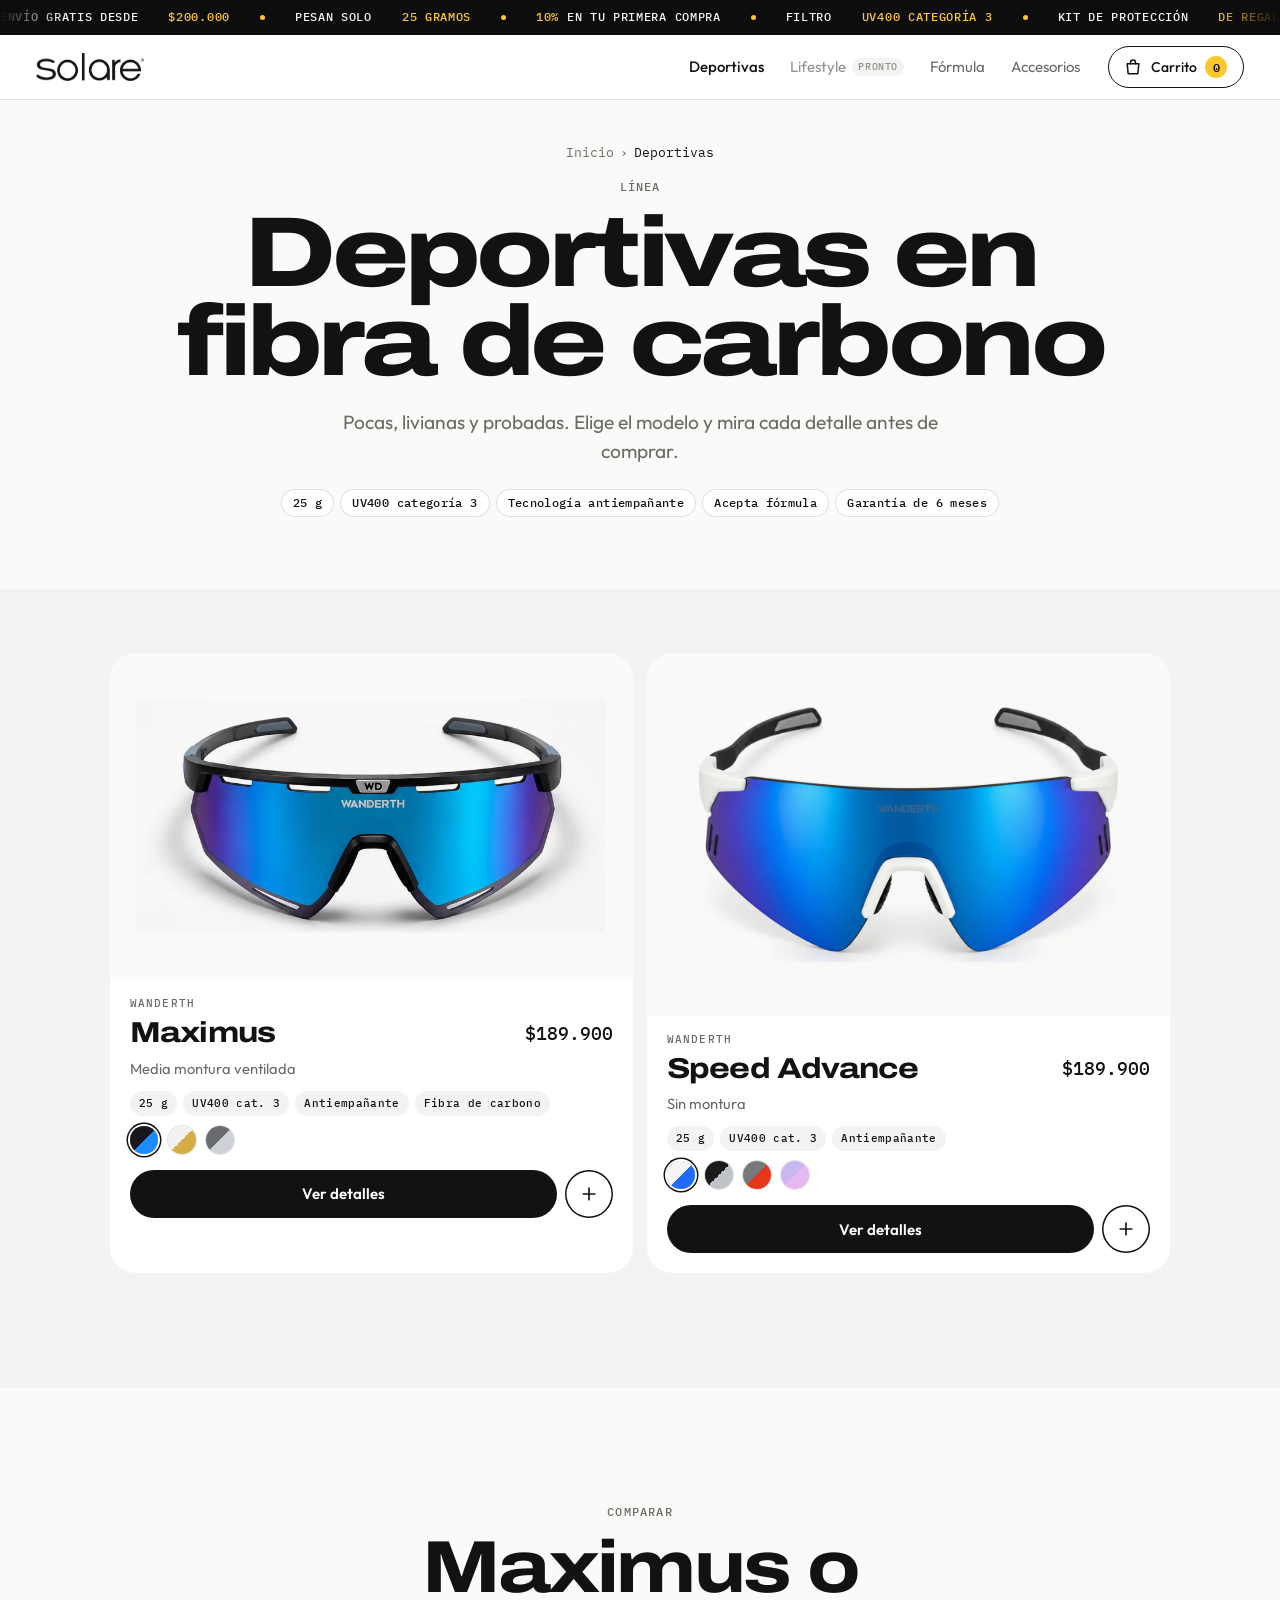
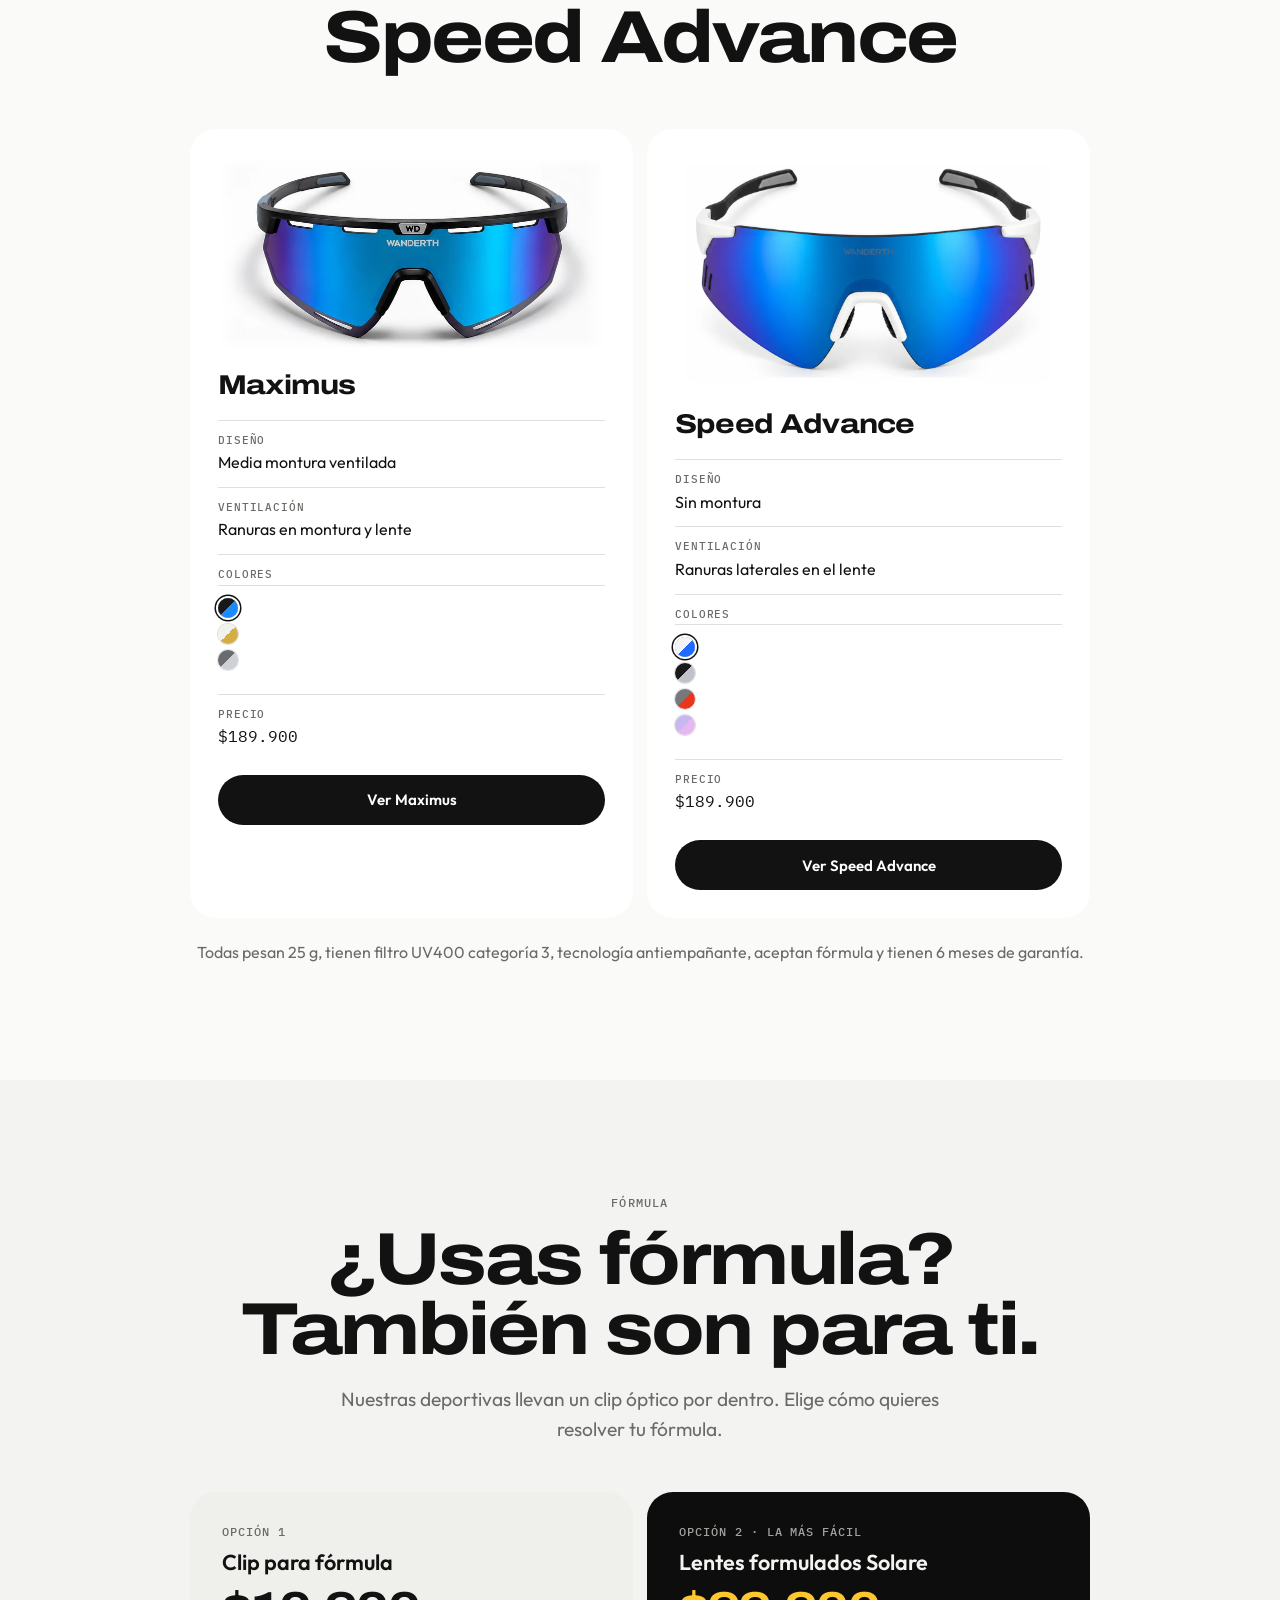
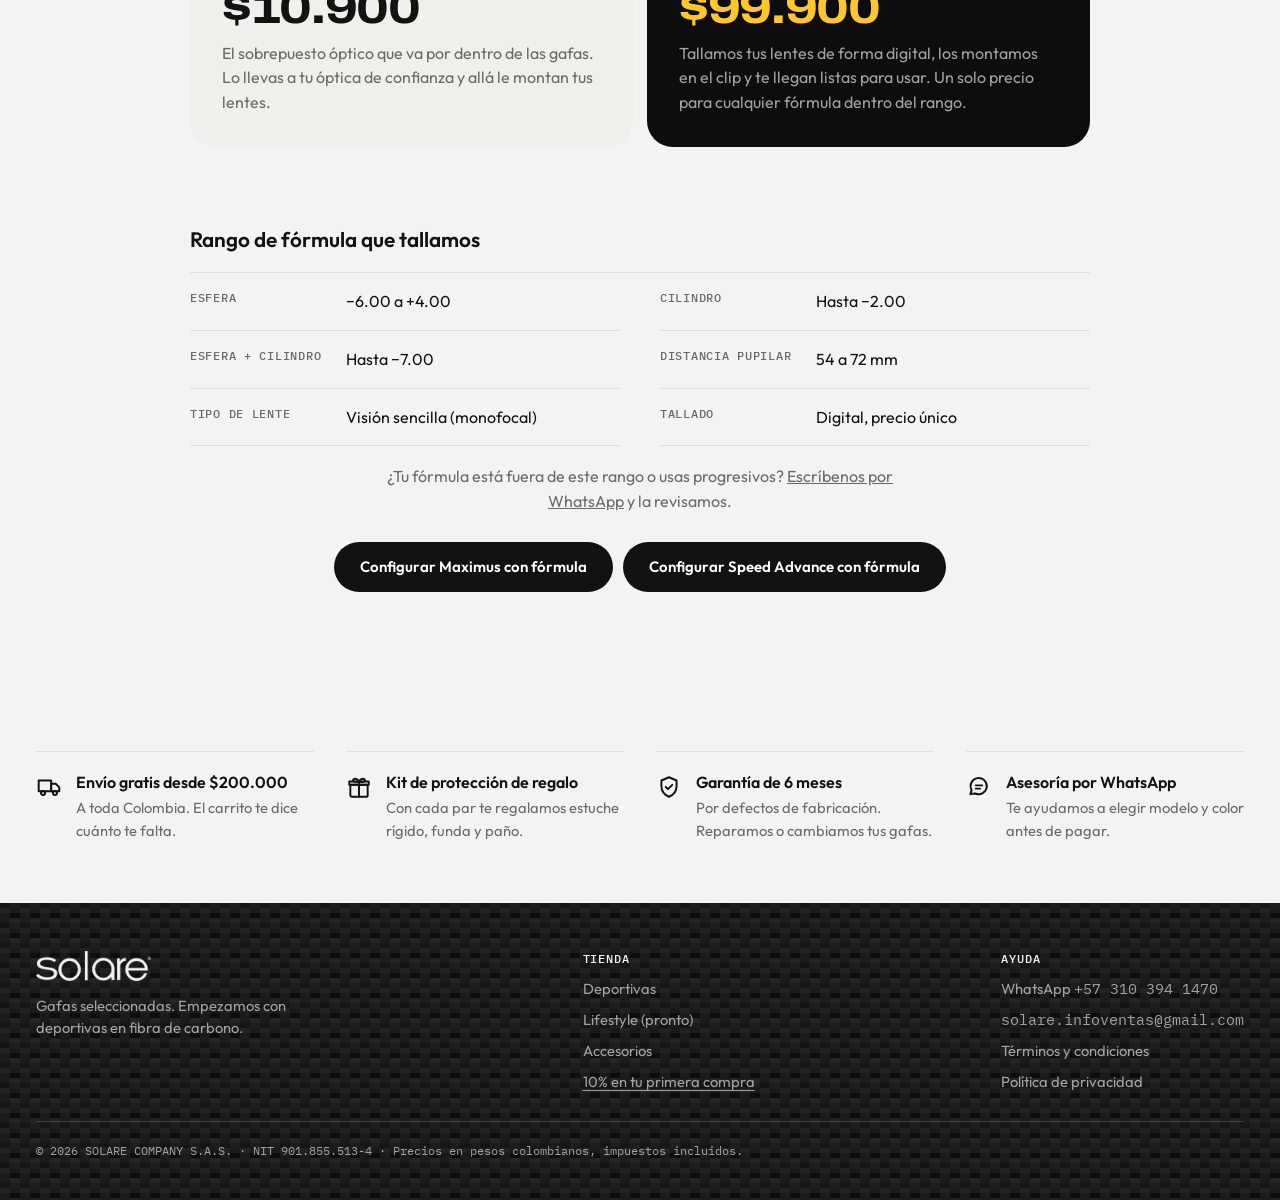
==== deportivas/index.html @ f8f44acb "Tienda en varias páginas: inicio, línea deportiva y una página por producto - /: marca, líneas (Depo" ====
<!doctype html>
<html lang="es">
<head>
<meta charset="utf-8">
<meta name="viewport" content="width=device-width, initial-scale=1, viewport-fit=cover">
<title>Gafas deportivas en fibra de carbono | Solare</title>
<meta name="description" content="Wanderth Maximus y Speed Advance: 25 g, filtro UV400 categoría 3, tecnología antiempañante y lentes formulados. Envío gratis desde $200.000.">
<link rel="canonical" href="https://solarecol.com/deportivas/">
<meta property="og:type" content="website">
<meta property="og:site_name" content="Solare">
<meta property="og:title" content="Gafas deportivas en fibra de carbono | Solare">
<meta property="og:description" content="Wanderth Maximus y Speed Advance: 25 g, filtro UV400 categoría 3, tecnología antiempañante y lentes formulados. Envío gratis desde $200.000.">
<meta property="og:url" content="https://solarecol.com/deportivas/">
<meta property="og:image" content="https://solarecol.com/og.jpg">
<meta property="og:image:width" content="1200">
<meta property="og:image:height" content="630">
<meta name="twitter:card" content="summary_large_image">
<meta name="theme-color" content="#FAFAF9">
<link rel="icon" href="/favicon.ico" sizes="any">
<link rel="icon" href="/favicon-32.png" type="image/png" sizes="32x32">
<link rel="apple-touch-icon" href="/apple-touch-icon.png">
<link rel="preconnect" href="https://fonts.googleapis.com">
<link rel="preconnect" href="https://fonts.gstatic.com" crossorigin>
<link rel="stylesheet" href="https://fonts.googleapis.com/css2?family=Archivo:wdth,wght@100..125,600..800&family=IBM+Plex+Mono:wght@400;500&family=Outfit:wght@300;400;500;600&display=swap">
<link rel="stylesheet" href="/assets/solare.css?v=1">
</head>
<body data-pagina="categoria" data-categoria="deportivas">
<main id="app"><noscript><p style="padding:24px;font-family:system-ui">Para ver la tienda activa JavaScript o escríbenos al WhatsApp +57 310 394 1470.</p></noscript></main>
<script src="/assets/datos.js?v=1"></script>
<script src="/assets/solare.js?v=1"></script>
</body>
</html>
---- assets/solare.css ----
/* Solare — estilos compartidos de todas las páginas de la tienda. */
:root{
  /* Layout: página de producto tipo estudio. Fondo casi blanco que se funde con las fotos, bandas de carbono para la textura, titulares enormes centrados, grilla de detalles y galería con caja de compra. Un solo tema claro a propósito: las fotos son de estudio blanco. */
  --studio:#FAFAF9; --paper:#F3F3F1; --tile:#EFEFEC; --surface:#FFFFFF;
  --ink:#121212; --muted:#6A6A66; --line:#E0E0DB;
  --sun:#FFC72C; --sun-hi:#FFD65C; --sun-deep:#D99E00; --on-sun:#121212;
  --ok:#1C7A45; --ok-bg:#E2F2E8; --err:#B3261E;
  --cf:#0D0D0E; --cf-ink:#F3F3F0; --cf-muted:#A3A39E; --cf-line:rgba(255,255,255,.14);
  --scrim:rgba(12,12,12,.5);
  --f-display:"Archivo","Arial Narrow",system-ui,sans-serif;
  --f-ui:"Outfit",system-ui,-apple-system,"Segoe UI",Roboto,sans-serif;
  --f-mono:"IBM Plex Mono",ui-monospace,SFMono-Regular,Menlo,Consolas,monospace;
  --ease-out:cubic-bezier(.23,1,.32,1);
  --nav-h:64px;
  --logo:url("[data-uri]");
  color-scheme:light;
}

*,*::before,*::after{box-sizing:border-box}
html{scroll-behavior:smooth;scroll-padding-top:calc(var(--nav-h) + 64px)}
body{margin:0;background:var(--studio);color:var(--ink);font:400 16px/1.55 var(--f-ui);-webkit-font-smoothing:antialiased;text-rendering:optimizeLegibility}
body.lock{overflow:hidden}
img{max-width:100%}
[hidden]{display:none!important}
button{font:inherit;color:inherit}
a{color:inherit}
h1,h2,h3,h4{text-wrap:balance}
:focus-visible{outline:2px solid var(--sun-deep);outline-offset:3px}
.wrap{max-width:1240px;margin-inline:auto;padding-left:max(16px,env(safe-area-inset-left,0px));padding-right:max(16px,env(safe-area-inset-right,0px))}
.mono{font-family:var(--f-mono);font-variant-numeric:tabular-nums}
.label{font:500 12px/1.3 var(--f-mono);letter-spacing:.08em;text-transform:uppercase;color:var(--muted);margin:0}
.sr{position:absolute;width:1px;height:1px;overflow:hidden;clip:rect(0 0 0 0);white-space:nowrap}
.foto{mix-blend-mode:multiply}

/* Botones */
.btn{display:inline-flex;align-items:center;justify-content:center;gap:8px;height:50px;padding-inline:26px;border-radius:999px;border:0;font:600 15px/1 var(--f-ui);cursor:pointer;text-decoration:none;white-space:nowrap;transition:transform .16s var(--ease-out),background-color .2s,opacity .2s}
.btn:active{transform:scale(.97)}
.btn-sun{background:var(--sun);color:var(--on-sun)}
.btn-ink{background:var(--ink);color:var(--surface)}
.btn-line{background:transparent;color:inherit;box-shadow:inset 0 0 0 1.5px currentColor}
.btn-mini{height:38px;padding-inline:16px;font-size:13.5px}
@media (hover:hover){.btn-sun:hover{background:var(--sun-hi)}.btn-ink:hover{opacity:.86}.btn-line:hover{background:color-mix(in srgb,currentColor 8%,transparent)}}
.btn.soft{opacity:.5}
.linkbtn{background:none;border:0;padding:0;cursor:pointer;text-decoration:underline;text-underline-offset:3px;font:inherit;color:inherit}
.icon-btn{width:40px;height:40px;flex:none;border-radius:50%;border:0;background:transparent;display:grid;place-items:center;cursor:pointer;color:inherit}
.icon-btn svg{width:20px;height:20px}
@media (hover:hover){.icon-btn:hover{background:var(--tile)}}

/* Muestras de color: mitad montura, mitad lente */
.sws{display:flex;flex-wrap:wrap;gap:10px;align-items:center}
.sw{display:inline-flex;align-items:center;gap:8px;border:0;background:none;padding:0;cursor:pointer;font:500 14px/1 var(--f-ui);color:var(--muted)}
.sw i{position:relative;width:28px;height:28px;border-radius:50%;background:linear-gradient(135deg,var(--m) 50%,var(--l) 50%);box-shadow:0 0 0 1px rgba(0,0,0,.12);transition:box-shadow .2s var(--ease-out)}
.sw i::after{content:"";position:absolute;inset:-7px}
.sw[aria-checked="true"]{color:var(--ink)}
.sw[aria-checked="true"] i{box-shadow:0 0 0 2px var(--surface),0 0 0 3.5px var(--ink)}
.sw-l{height:44px;padding:0 16px 0 8px;border-radius:999px;background:var(--surface);box-shadow:inset 0 0 0 1px var(--line)}
.sw-l[aria-checked="true"]{box-shadow:inset 0 0 0 1.5px var(--ink)}
.sw-l[aria-checked="true"] i{box-shadow:0 0 0 1px rgba(0,0,0,.12)}

/* Anuncio + navegación */
.anuncio{background:var(--cf);color:var(--cf-ink);font:500 11.5px/1.3 var(--f-mono);letter-spacing:.06em;text-transform:uppercase;overflow:hidden}
.marquee{display:flex;overflow:hidden;padding-block:10px;-webkit-mask-image:linear-gradient(90deg,transparent,#000 5%,#000 95%,transparent);mask-image:linear-gradient(90deg,transparent,#000 5%,#000 95%,transparent)}
.mq-track{display:flex;flex:none;animation:mq var(--mq-dur,40s) linear infinite}
.mq-grupo{display:flex;flex:none;align-items:center}
.mq-item{display:inline-flex;align-items:center;gap:30px;padding-right:30px;white-space:nowrap}
.mq-item::after{content:"";width:5px;height:5px;border-radius:50%;background:var(--sun)}
.mq-item b{color:var(--sun);font-weight:500}
.anuncio button{background:none;border:0;padding:0;font:inherit;letter-spacing:inherit;text-transform:inherit;color:inherit;cursor:pointer}
.anuncio:hover .mq-track,.anuncio:focus-within .mq-track{animation-play-state:paused}
@keyframes mq{to{transform:translateX(-33.3333%)}}
@media (prefers-reduced-motion:reduce){
  .mq-track{animation:none!important;width:100%;justify-content:center}
  .mq-grupo{flex-wrap:wrap;justify-content:center;row-gap:6px}
  .mq-grupo[aria-hidden]{display:none}
  .marquee{-webkit-mask-image:none;mask-image:none}
}
body::before{content:"";position:fixed;inset:0 0 auto;height:env(safe-area-inset-top,0px);z-index:60;background:var(--surface)}
.nav{position:sticky;top:env(safe-area-inset-top,0px);z-index:50;background:var(--surface);background:color-mix(in srgb,var(--surface) 88%,transparent);backdrop-filter:saturate(1.4) blur(14px);-webkit-backdrop-filter:saturate(1.4) blur(14px);border-bottom:1px solid var(--line)}
.nav .wrap{display:flex;align-items:center;gap:28px;height:var(--nav-h)}
.logo{display:block;flex:none;text-decoration:none;color:var(--ink)}
.logo-mark{display:block;width:108px;height:28px;background:currentColor;-webkit-mask:var(--logo) no-repeat left center/contain;mask:var(--logo) no-repeat left center/contain}
.nav nav{display:flex;gap:26px;margin-left:auto}
.nav nav a{text-decoration:none;font-size:15px;color:var(--muted);transition:color .2s}
@media (hover:hover){.nav nav a:hover{color:var(--ink)}}
.cart-btn{position:relative;display:inline-flex;align-items:center;gap:8px;height:42px;padding-inline:14px 16px;border-radius:999px;border:1.5px solid var(--ink);background:transparent;cursor:pointer;font:500 14px/1 var(--f-ui);transition:transform .16s var(--ease-out)}
.cart-btn:active{transform:scale(.97)}
.cart-btn svg{width:20px;height:20px}
.cart-count{min-width:22px;height:22px;border-radius:11px;background:var(--sun);color:var(--on-sun);font:600 12px/22px var(--f-mono);text-align:center;padding-inline:6px}
.cart-btn.bump .cart-count{animation:bump .45s var(--ease-out)}
@keyframes bump{30%{transform:scale(1.35)}}
@media (max-width:760px){.nav nav{display:none}.cart-btn{margin-left:auto}.cart-btn .txt{display:none}}

/* Barra de producto fija (como en las páginas de Xiaomi) */
.subnav{position:fixed;left:0;right:0;top:calc(env(safe-area-inset-top,0px) + var(--nav-h));z-index:45;background:var(--surface);background:color-mix(in srgb,var(--surface) 92%,transparent);backdrop-filter:blur(14px);-webkit-backdrop-filter:blur(14px);border-bottom:1px solid var(--line);transform:translateY(-110%);opacity:0;transition:transform .35s var(--ease-out),opacity .25s;pointer-events:none}
.subnav.on{transform:none;opacity:1;pointer-events:auto}
.subnav .wrap{display:flex;align-items:center;gap:22px;height:54px}
.subnav b{font:600 17px/1 var(--f-ui)}
.subnav nav{display:flex;gap:20px;margin-left:8px}
.subnav nav a{text-decoration:none;font-size:14px;color:var(--muted)}
@media (hover:hover){.subnav nav a:hover{color:var(--ink)}}
.subnav .sn-precio{margin-left:auto;font:500 14px/1 var(--f-mono)}
@media (max-width:760px){.subnav nav{display:none}.subnav .wrap{gap:12px}}

/* Hero de estudio */
.hero{background:var(--studio);text-align:center;overflow:hidden}
.hero .wrap{padding-block:clamp(36px,6vw,72px) clamp(32px,5vw,64px);display:flex;flex-direction:column;align-items:center}
.eyebrow{font:500 12px/1.3 var(--f-mono);letter-spacing:.1em;text-transform:uppercase;color:var(--muted);margin:0}
.eyebrow b{color:var(--ink);font-weight:500}
.hero h1{font-family:var(--f-display);font-stretch:125%;font-weight:800;font-size:clamp(4rem,15vw,10.5rem);line-height:.84;letter-spacing:-.05em;margin:18px 0 0}
.hero .lema{font:400 clamp(1.15rem,2.2vw,1.6rem)/1.3 var(--f-ui);margin:18px 0 0;max-width:30ch}
.hero .tipo{font:400 13px/1.4 var(--f-mono);color:var(--muted);margin:10px 0 0}
.hero-img{display:block;width:min(820px,100%);height:auto;margin:clamp(12px,3vw,28px) auto 0;animation:entra 1s var(--ease-out) both}
@keyframes entra{from{transform:translateY(28px) scale(.96)}}
.hero-buy{display:flex;flex-wrap:wrap;align-items:center;justify-content:center;gap:12px 14px;margin-top:8px}
.hero-buy .precio{font:500 1.15rem/1 var(--f-mono);margin-right:6px}
.hero .sws{justify-content:center;margin-top:22px}

/* Banda de carbono */
.carbon{background-color:var(--cf);background-image:
  linear-gradient(27deg,#151515 5px,transparent 5px),
  linear-gradient(207deg,#151515 5px,transparent 5px),
  linear-gradient(27deg,#222 5px,transparent 5px),
  linear-gradient(207deg,#222 5px,transparent 5px),
  linear-gradient(90deg,#1b1b1b 10px,transparent 10px),
  linear-gradient(#1d1d1d 25%,#1a1a1a 25%,#1a1a1a 50%,transparent 50%,transparent 75%,#242424 75%,#242424);
  background-size:20px 20px;background-position:0 5px,10px 0,0 10px,10px 5px,0 0,0 0}
.banda{position:relative;isolation:isolate;color:var(--cf-ink)}
.banda::after{content:"";position:absolute;inset:0;z-index:-1;background:radial-gradient(80% 70% at 50% 40%,rgba(10,10,10,.55),rgba(10,10,10,.92))}
.centro{text-align:center;display:flex;flex-direction:column;align-items:center}
.sec{padding-block:clamp(64px,9vw,128px)}
.h2{font-family:var(--f-display);font-stretch:118%;font-weight:750;font-size:clamp(2.3rem,6vw,4.6rem);line-height:.95;letter-spacing:-.035em;margin:14px 0 0;max-width:16ch}
.intro{font-size:clamp(1.02rem,1.5vw,1.2rem);color:var(--muted);max-width:46ch;margin:20px 0 0}
.banda .eyebrow{color:var(--sun)}
.banda .intro{color:var(--cf-muted)}
.plato{position:relative;width:min(760px,100%);aspect-ratio:510/234;margin:clamp(32px,5vw,56px) auto 0;border-radius:26px;overflow:hidden;background:#dcdcdd;box-shadow:0 40px 80px rgba(0,0,0,.45)}
.plato img{display:block;width:100%;height:100%;object-fit:cover}
.plato .tag{position:absolute;left:16px;bottom:14px;font:500 11px/1 var(--f-mono);letter-spacing:.08em;text-transform:uppercase;padding:7px 10px;border-radius:999px;background:rgba(13,13,14,.72);color:var(--cf-ink);backdrop-filter:blur(6px)}
.acabados{display:grid;grid-template-columns:repeat(3,minmax(0,1fr));gap:12px;width:min(760px,100%);margin-top:14px}
.acabado{border:0;padding:0;background:none;cursor:pointer;color:var(--cf-muted);display:grid;gap:8px;font:400 13px/1.2 var(--f-ui);text-align:left}
.acabado span:first-child{display:block;aspect-ratio:510/234;border-radius:14px;overflow:hidden;box-shadow:0 0 0 1px var(--cf-line);transition:box-shadow .2s var(--ease-out)}
.acabado img{display:block;width:100%;height:100%;object-fit:cover}
.acabado[aria-checked="true"]{color:var(--cf-ink)}
.acabado[aria-checked="true"] span:first-child{box-shadow:0 0 0 2px var(--sun)}
.datos{display:grid;grid-template-columns:repeat(3,minmax(0,1fr));width:min(900px,100%);margin-top:clamp(40px,6vw,64px);border-top:1px solid var(--cf-line)}
.dato{padding:20px 12px 0;display:grid;gap:6px;text-align:center;min-width:0}
.dato>span{font:500 11.5px/1.3 var(--f-mono);letter-spacing:.08em;text-transform:uppercase;color:var(--cf-muted)}
.dato b{font:600 clamp(1rem,1.8vw,1.3rem)/1.2 var(--f-ui)}
@media (max-width:600px){.datos{grid-template-columns:1fr}.dato{padding-block:16px;border-bottom:1px solid var(--cf-line)}}

/* Grilla de detalles */
.bento{display:grid;grid-template-columns:repeat(6,minmax(0,1fr));gap:14px;margin-top:clamp(32px,5vw,56px);text-align:left}
.tile{background:var(--tile);border-radius:26px;overflow:hidden;display:flex;flex-direction:column;min-width:0}
.tile .cap{padding:clamp(20px,2.4vw,30px) clamp(20px,2.4vw,30px) 0;display:grid;gap:8px}
.tile h3{font:600 clamp(1.15rem,1.8vw,1.45rem)/1.15 var(--f-ui);margin:0}
.tile p{margin:0;color:var(--muted);font-size:.95rem;max-width:40ch}
.tile .im{margin-top:auto;padding:16px clamp(12px,2vw,24px) clamp(12px,2vw,20px)}
.tile .im img{display:block;width:100%;height:auto}
.tile .im.cover{flex:1 1 auto;position:relative;min-height:220px;padding:0}
.tile .im.cover img{position:absolute;inset:16px;width:calc(100% - 32px);height:calc(100% - 32px);object-fit:cover;border-radius:16px}
.tile .im img.foto,.hero-img,.comp-col img.foto{-webkit-mask-image:linear-gradient(90deg,transparent,#000 5%,#000 95%,transparent),linear-gradient(180deg,transparent,#000 6%,#000 94%,transparent);-webkit-mask-composite:source-in;mask-image:linear-gradient(90deg,transparent,#000 5%,#000 95%,transparent),linear-gradient(180deg,transparent,#000 6%,#000 94%,transparent);mask-composite:intersect}
.t-a{grid-column:span 4}.t-b{grid-column:span 2}.t-c{grid-column:span 2}.t-d{grid-column:span 4}
@media (max-width:900px){.bento{grid-template-columns:1fr}.t-a,.t-b,.t-c,.t-d{grid-column:auto}}

/* Ficha de producto: galería + caja de compra */
.pdp{display:grid;grid-template-columns:minmax(0,1.45fr) minmax(0,1fr);gap:clamp(20px,4vw,56px);align-items:start;margin-top:clamp(32px,5vw,56px);text-align:left}
.gal{min-width:0}
.stage{position:relative;aspect-ratio:var(--ar,2/1);border-radius:26px;background:var(--surface);overflow:hidden;display:grid;place-items:center}
.stage img{width:100%;height:100%;object-fit:contain;padding:4%;mix-blend-mode:multiply}
.stage img.cover{object-fit:cover;padding:0}
.stage .nav-v{position:absolute;top:50%;transform:translateY(-50%);background:rgba(255,255,255,.86);box-shadow:0 2px 12px rgba(0,0,0,.12)}
.stage .prev{left:10px}.stage .next{right:10px}
.stage .vista-nombre{position:absolute;left:14px;bottom:12px;font:500 11px/1 var(--f-mono);letter-spacing:.08em;text-transform:uppercase;color:var(--muted);background:rgba(255,255,255,.86);padding:6px 9px;border-radius:999px}
.thumbs{display:flex;gap:8px;margin-top:10px;overflow-x:auto;padding:3px;scrollbar-width:thin}
.thumb{flex:0 0 86px;aspect-ratio:3/2;border-radius:12px;border:0;padding:0;background:var(--surface);cursor:pointer;overflow:hidden;box-shadow:0 0 0 1px var(--line);transition:box-shadow .2s var(--ease-out)}
.thumb img{width:100%;height:100%;object-fit:contain;padding:6%;display:block;mix-blend-mode:multiply}
.thumb img.cover{object-fit:cover;padding:0}
.thumb[aria-pressed="true"]{box-shadow:0 0 0 2px var(--ink)}
.buy{display:grid;gap:16px;position:sticky;top:calc(var(--nav-h) + 74px)}
.buy .marca{font:500 12px/1 var(--f-mono);letter-spacing:.1em;text-transform:uppercase;color:var(--muted);margin:0}
.buy h3{font-family:var(--f-display);font-stretch:118%;font-weight:750;font-size:clamp(2rem,3.4vw,2.8rem);line-height:1;letter-spacing:-.03em;margin:-6px 0 0}
.buy .tipo{margin:-8px 0 0;color:var(--muted)}
.buy .precio{font:500 1.5rem/1 var(--f-mono)}
.buy .color-lbl{font-size:.92rem;color:var(--muted);margin:0 0 -4px}
.buy .color-lbl b{color:var(--ink);font-weight:500}
.buy .btn{width:100%;height:54px;font-size:16px}
.nota-envio{display:flex;gap:10px;align-items:flex-start;margin:0;padding:12px 14px;border-radius:14px;background:var(--paper);font-size:.9rem;line-height:1.4}
.nota-envio svg{width:20px;height:20px;flex:none;margin-top:1px;fill:none;stroke:currentColor;stroke-width:1.8;stroke-linecap:round;stroke-linejoin:round}
.nota-envio.ok{background:var(--ok-bg)}
.specs{display:grid;grid-template-columns:repeat(2,minmax(0,1fr));gap:0 40px;margin:20px 0 0;text-align:left;border-top:1px solid var(--line);align-self:stretch}
.specs div{display:grid;grid-template-columns:140px minmax(0,1fr);gap:16px;padding:16px 0;border-bottom:1px solid var(--line)}
.specs dt{font:500 12px/1.5 var(--f-mono);letter-spacing:.06em;text-transform:uppercase;color:var(--muted)}
.specs dd{margin:0}
.specs-tit{font:600 1.3rem/1.2 var(--f-ui);margin:clamp(48px,7vw,80px) 0 0;text-align:left;align-self:stretch}
@media (max-width:900px){.pdp{grid-template-columns:1fr}.buy{position:static}}
@media (max-width:640px){.specs{grid-template-columns:1fr}.specs div{grid-template-columns:110px minmax(0,1fr)}.stage{border-radius:18px}}

.brisa{background:var(--surface)}
.brisa .stage{background:var(--studio)}
.brisa .thumb{background:var(--studio)}

/* Comparar */
.comp{display:grid;grid-template-columns:repeat(2,minmax(0,1fr));gap:14px;width:min(900px,100%);margin-top:clamp(32px,5vw,56px);text-align:left}
.comp-col{background:var(--surface);border-radius:26px;padding:clamp(18px,2.6vw,28px);display:grid;gap:14px;align-content:start;min-width:0}
.comp-col img{width:100%;height:auto;display:block}
.comp-col h3{font-family:var(--f-display);font-stretch:118%;font-weight:750;font-size:1.7rem;letter-spacing:-.03em;margin:0}
.comp-col dl{margin:0;display:grid}
.comp-col dl div{display:grid;gap:2px;padding:12px 0;border-top:1px solid var(--line)}
.comp-col dt{font:500 11px/1.4 var(--f-mono);letter-spacing:.08em;text-transform:uppercase;color:var(--muted)}
.comp-col dd{margin:0}
.comp-col .sws{gap:6px}
.comp-col .sw i{width:20px;height:20px}
@media (max-width:600px){.comp{grid-template-columns:1fr}}

/* Lanzamientos por etapas */
.drop-list{display:grid;grid-template-columns:repeat(2,minmax(0,1fr));gap:16px;width:100%;margin-top:clamp(32px,5vw,48px);text-align:left}
.drop{border:1px solid var(--cf-line);border-radius:22px;padding:clamp(20px,3vw,32px);display:flex;flex-direction:column;align-items:flex-start;gap:12px;background:rgba(255,255,255,.03);min-width:0}
.drop .num{font-family:var(--f-display);font-stretch:125%;font-weight:800;font-size:clamp(3.4rem,8vw,6rem);line-height:.85;letter-spacing:-.04em}
.drop.on .num{color:var(--sun)}
.drop.off .num{color:transparent;-webkit-text-stroke:1.5px var(--cf-muted)}
.drop h3{font:600 1.3rem/1.2 var(--f-ui);margin:6px 0 0}
.drop p{color:var(--cf-muted);margin:0 0 8px;max-width:40ch}
.drop .btn{margin-top:auto}
.estado{font:500 11px/1 var(--f-mono);letter-spacing:.08em;text-transform:uppercase;padding:6px 10px;border-radius:999px;border:1px solid var(--cf-line);color:var(--cf-muted)}
.drop.on .estado{background:var(--sun);color:var(--on-sun);border-color:transparent}
@media (max-width:700px){.drop-list{grid-template-columns:1fr}}

/* Accesorios */
.sec-head{display:flex;flex-wrap:wrap;justify-content:space-between;align-items:end;gap:16px 40px;margin-bottom:clamp(24px,4vw,40px)}
.sec-head>div{min-width:0}
.sec-head>p{color:var(--muted);max-width:42ch;margin:0}
.h2s{font-family:var(--f-display);font-stretch:118%;font-weight:750;font-size:clamp(1.9rem,3.6vw,2.9rem);line-height:1;letter-spacing:-.03em;margin:10px 0 0}
.grid-a{display:grid;grid-template-columns:repeat(3,minmax(0,1fr));gap:12px;max-width:820px}
.acc-nota{font-size:.8rem;color:var(--ok);margin:-6px 0 0}
@media (max-width:600px){.grid-a{gap:8px}.acard{padding:8px}.acard h3{font-size:.85rem}.acard .btn{padding-inline:8px}}
.acard{background:var(--surface);border-radius:20px;padding:12px;display:flex;flex-direction:column;gap:10px;min-width:0}
.aico{aspect-ratio:1;border-radius:14px;background:var(--tile);display:grid;place-items:center;color:var(--ink)}
.aico svg{width:48%;height:auto;fill:none;stroke:currentColor;stroke-width:2;stroke-linecap:round;stroke-linejoin:round}
.aico .acf{fill:var(--sun)}
.acard h3{font:500 .95rem/1.25 var(--f-ui);margin:0}
.price{font:500 .92rem/1.2 var(--f-mono);font-variant-numeric:tabular-nums;white-space:nowrap}
.acard .btn{margin-top:auto;width:100%}

/* Beneficios */
.benef{background:var(--paper)}
.benef .wrap{display:grid;grid-template-columns:repeat(3,minmax(0,1fr));gap:20px 32px;padding-block:44px 60px}
.b{display:flex;gap:14px;align-items:flex-start;padding-top:20px;border-top:1px solid var(--line);min-width:0}
.b svg{width:26px;height:26px;flex:none;margin-top:2px;fill:none;stroke:currentColor;stroke-width:1.8;stroke-linecap:round;stroke-linejoin:round}
.b h3{font:600 1rem/1.3 var(--f-ui);margin:0 0 4px}
.b p{margin:0;color:var(--muted);font-size:.92rem}
@media (max-width:760px){.benef .wrap{grid-template-columns:1fr}}

/* Pie */
.foot{color:var(--cf-muted)}
.foot .wrap{padding-block:48px calc(40px + env(safe-area-inset-bottom,0px));display:flex;flex-wrap:wrap;justify-content:space-between;gap:28px 56px}
.foot .logo-mark{color:var(--cf-ink);width:116px;height:30px}
.f-brand p{max-width:30ch;margin:14px 0 0;font-size:.92rem}
.f-col{display:flex;flex-direction:column;gap:8px;font-size:.92rem;align-items:flex-start}
.f-col h4{font:500 12px/1.3 var(--f-mono);letter-spacing:.08em;text-transform:uppercase;color:var(--cf-ink);margin:0 0 4px}
.f-col a{text-decoration:none}
@media (hover:hover){.f-col a:hover{color:var(--cf-ink)}}
.f-legal{flex-basis:100%;margin:0;padding-top:20px;border-top:1px solid var(--cf-line);font:400 12px/1.5 var(--f-mono)}

/* 25 gramos: el número protagonista, relleno con tejido de carbono */
.peso{background:var(--studio);overflow:hidden}
.peso .wrap{padding-block:clamp(48px,7vw,96px) clamp(64px,9vw,128px)}
.peso-num{display:flex;align-items:baseline;justify-content:center;margin:clamp(8px,1.5vw,20px) 0 0;font-family:var(--f-display);font-stretch:125%;font-weight:800;line-height:.78;letter-spacing:-.06em}
.peso-num .n{font-size:clamp(9rem,36vw,27rem);font-variant-numeric:tabular-nums;color:var(--ink);
  background-color:#141414;background-image:
    linear-gradient(165deg,rgba(255,255,255,.38) 0%,rgba(255,255,255,0) 36%,rgba(255,255,255,0) 62%,rgba(255,255,255,.14) 100%),
    linear-gradient(27deg,#151515 7px,transparent 7px),
    linear-gradient(207deg,#151515 7px,transparent 7px),
    linear-gradient(27deg,#2a2a2a 7px,transparent 7px),
    linear-gradient(207deg,#2a2a2a 7px,transparent 7px),
    linear-gradient(90deg,#1e1e1e 14px,transparent 14px),
    linear-gradient(#222 25%,#1a1a1a 25%,#1a1a1a 50%,transparent 50%,transparent 75%,#2c2c2c 75%,#2c2c2c);
  background-size:100% 100%,28px 28px,28px 28px,28px 28px,28px 28px,28px 28px,28px 28px;
  background-position:0 0,0 7px,14px 0,0 14px,14px 7px,0 0,0 0;
  -webkit-background-clip:text;background-clip:text;-webkit-text-fill-color:transparent;
  filter:drop-shadow(0 28px 36px rgba(0,0,0,.2))}
.peso-num .u{font-size:clamp(3.2rem,11vw,8rem);color:var(--ink);margin-left:.06em;letter-spacing:-.03em}
.peso .h2{margin-top:clamp(18px,3vw,36px)}

/* Protección y tecnología: dos fichas grandes */
.prot{background:var(--studio)}
.prot .wrap{display:grid;grid-template-columns:repeat(2,minmax(0,1fr));gap:14px;padding-block:0 clamp(64px,9vw,120px)}
.ptile{position:relative;isolation:isolate;overflow:hidden;border-radius:28px;padding:clamp(24px,3.4vw,44px);display:flex;flex-direction:column;gap:12px;min-height:clamp(340px,36vw,460px);min-width:0}
.ptile-uv{color:var(--cf-ink)}
.ptile-uv::after{content:"";position:absolute;inset:0;z-index:-1;background:radial-gradient(90% 80% at 80% 10%,rgba(255,199,44,.16),rgba(10,10,10,.82) 70%)}
.ptile-uv .label,.ptile-uv p.txt{color:var(--cf-muted)}
.ptile-af{background:var(--tile)}
.pbig{font-family:var(--f-display);font-stretch:125%;font-weight:800;font-size:clamp(3.6rem,9vw,7.4rem);line-height:.86;letter-spacing:-.05em;margin:6px 0 0}
.ptile-uv .pbig{color:var(--sun)}
.ptile-af .pbig{font-stretch:100%;font-size:clamp(2.4rem,4.9vw,4.1rem);line-height:.95;letter-spacing:-.04em}
.pchip{align-self:flex-start;font:600 12px/1 var(--f-mono);letter-spacing:.08em;text-transform:uppercase;padding:8px 12px;border-radius:999px;background:var(--sun);color:var(--on-sun)}
.ptile h3{font:600 clamp(1.15rem,1.8vw,1.4rem)/1.2 var(--f-ui);margin:auto 0 0}
.ptile p.txt{margin:0;color:var(--muted);max-width:44ch}
.cats{display:grid;grid-template-columns:repeat(5,minmax(0,1fr));gap:6px;margin-top:6px;max-width:360px}
.cats span{display:grid;place-items:center;height:38px;border-radius:10px;font:600 13px/1 var(--f-mono);color:rgba(255,255,255,.75)}
.cats span:nth-child(1){background:#E9E8E2;color:#555}
.cats span:nth-child(2){background:#C4BCA9;color:#3c3a33}
.cats span:nth-child(3){background:#8B826F}
.cats span:nth-child(4){background:var(--sun);color:var(--on-sun);transform:scale(1.08)}
.cats span:nth-child(5){background:#1F1D1A}
.cats-nota{font:400 12px/1.4 var(--f-mono);color:var(--cf-muted);margin:-4px 0 0}
@media (max-width:760px){.prot .wrap{grid-template-columns:1fr}.ptile{min-height:0}.ptile h3{margin-top:12px}}

/* Ficha UV400 a todo el ancho: información a la izquierda, comparativa a la derecha (abajo en celular) */
.ptile-uv{grid-column:1/-1;display:grid;grid-template-columns:minmax(0,1fr) minmax(0,1fr);gap:clamp(24px,4vw,56px);align-items:center}
.uv-info{display:flex;flex-direction:column;gap:12px;min-width:0}
.uv-info h3{margin-top:14px}
.uv-cmp{display:grid;gap:10px;justify-items:center;min-width:0}
.uv-cmp .cmp-nota{font:400 11.5px/1.45 var(--f-mono);color:var(--cf-muted);margin:0;max-width:52ch;text-align:center}
.ptile-af{grid-column:1/-1;display:grid;grid-template-columns:minmax(0,1.3fr) minmax(0,1fr);gap:8px 40px;align-items:end;min-height:0}
.ptile-af .label{grid-column:1/-1}
.af-txt{display:grid;gap:8px}
.ptile-af h3{margin:0}
@media (max-width:760px){.ptile-uv,.ptile-af{grid-template-columns:1fr}}

/* Deslizador sin filtro / con filtro */
.cmp{position:relative;width:100%;max-width:460px;aspect-ratio:var(--cmp-ar,3/4);border-radius:22px;overflow:hidden;background:#222;box-shadow:0 24px 50px rgba(0,0,0,.4);touch-action:pan-y;cursor:ew-resize;-webkit-user-select:none;user-select:none}
.cmp img{position:absolute;inset:0;width:100%;height:100%;object-fit:cover;display:block;pointer-events:none;-webkit-user-drag:none}
.cmp-sin{position:absolute;inset:0;clip-path:inset(0 calc(100% - var(--pos)) 0 0);will-change:clip-path}
.cmp>*{pointer-events:none}
.cmp .cmp-knob{pointer-events:auto;touch-action:none}
.cmp-knob::before{content:"";position:absolute;inset:-18px;border-radius:50%}
.cmp-linea{position:absolute;top:0;bottom:0;left:var(--pos);width:2px;margin-left:-1px;background:#fff;box-shadow:0 0 14px rgba(0,0,0,.35);pointer-events:none}
.cmp-knob{position:absolute;top:50%;left:var(--pos);width:54px;height:54px;margin:-27px 0 0 -27px;border-radius:50%;background:#fff;color:#121212;display:grid;place-items:center;box-shadow:0 6px 22px rgba(0,0,0,.28);transition:transform .2s var(--ease-out)}
.cmp-knob svg{width:26px;height:26px;fill:none;stroke:currentColor;stroke-width:2;stroke-linecap:round;stroke-linejoin:round}
.cmp.arrastrando .cmp-knob{transform:scale(1.1)}
.cmp-knob:focus-visible{outline:3px solid var(--sun);outline-offset:3px}
.cmp-tag{position:absolute;bottom:14px;font:500 11px/1 var(--f-mono);letter-spacing:.08em;text-transform:uppercase;padding:7px 10px;border-radius:999px;background:rgba(18,18,18,.72);color:#fff;pointer-events:none;transition:opacity .2s}
.cmp-tag.izq{left:14px}
.cmp-tag.der{right:14px;background:var(--sun);color:var(--on-sun)}
@media (max-width:760px){.cmp{max-width:none;border-radius:18px}}

/* Caja de compra: llévalo completo, fórmula y regalo */
.combo-lbl{font:500 11.5px/1.3 var(--f-mono);letter-spacing:.08em;text-transform:uppercase;color:var(--muted);margin:2px 0 -6px}
.combo{display:grid;grid-template-columns:auto 44px minmax(0,1fr) auto;align-items:center;gap:12px;padding:10px 14px 10px 12px;border-radius:14px;background:var(--surface);box-shadow:inset 0 0 0 1px var(--line);cursor:pointer;transition:box-shadow .2s}
.combo:has(input:checked){box-shadow:inset 0 0 0 1.5px var(--ink)}
.combo input{width:18px;height:18px;margin:0;accent-color:var(--ink)}
.combo-ico{width:44px;height:44px;border-radius:10px;background:var(--tile);display:grid;place-items:center}
.combo-ico svg{width:62%;height:auto;fill:none;stroke:currentColor;stroke-width:2;stroke-linecap:round;stroke-linejoin:round}
.combo-ico .acf{fill:var(--sun)}
.combo-txt{display:grid;gap:2px;min-width:0}
.combo-txt b{font-weight:600}
.combo-txt small{color:var(--ok);font-size:.82rem}
.combo-precio{display:grid;text-align:right;font:500 .92rem/1.3 var(--f-mono)}
.combo-precio s{color:var(--muted);font-size:.78rem;font-weight:400}
.buy .btn-rx{background:var(--surface);color:var(--ink);box-shadow:inset 0 0 0 1.5px var(--ink)}
.regalo-nota{display:flex;gap:10px;align-items:flex-start;margin:0;font-size:.9rem;line-height:1.4}
.garantia{border-radius:14px;background:var(--surface);box-shadow:inset 0 0 0 1px var(--line);font-size:.9rem}
.garantia summary{display:flex;align-items:center;gap:10px;padding:12px 14px;cursor:pointer;list-style:none;line-height:1.35}
.garantia summary::-webkit-details-marker{display:none}
.garantia summary::after{content:"+";margin-left:auto;font:500 16px/1 var(--f-mono);color:var(--muted)}
.garantia[open] summary::after{content:"−"}
.garantia summary svg{width:20px;height:20px;flex:none;fill:none;stroke:var(--ok);stroke-width:1.8;stroke-linecap:round;stroke-linejoin:round}
.g-cuerpo{padding:0 14px 14px 44px;display:grid;gap:6px;color:var(--muted)}
.g-cuerpo p{margin:0}
.g-cuerpo ul{margin:0;padding-left:18px;color:var(--ink)}
.g-cuerpo .g-req{font-size:.84rem}
.g-cuerpo a{color:var(--ink);font-weight:500}
.regalo-nota svg,.nota-envio svg.regalo{width:20px;height:20px;flex:none;margin-top:1px;fill:none;stroke:var(--sun-deep);stroke-width:1.8;stroke-linecap:round;stroke-linejoin:round}

/* Sección de fórmula */
.rx-cards{display:grid;grid-template-columns:repeat(2,minmax(0,1fr));gap:14px;width:min(900px,100%);margin-top:clamp(32px,5vw,48px);text-align:left}
.rx-card{background:var(--tile);border-radius:26px;padding:clamp(20px,3vw,32px);display:grid;gap:10px;align-content:start;min-width:0}
.rx-card.on{background:var(--cf);color:var(--cf-ink)}
.rx-card.on .label,.rx-card.on p:not(.rx-precio){color:var(--cf-muted)}
.rx-card h3{font:600 1.35rem/1.2 var(--f-ui);margin:0}
.rx-card p{margin:0;color:var(--muted)}
.rx-card .rx-precio{font-family:var(--f-display);font-stretch:118%;font-weight:750;font-size:clamp(2rem,4vw,2.8rem);line-height:1;letter-spacing:-.03em;color:inherit}
.rx-card.on .rx-precio{color:var(--sun)}
.rango-nota{color:var(--muted);margin:18px 0 0;max-width:52ch}
.comp-nota{color:var(--muted);margin:22px 0 0}
#formula .specs,#formula .specs-tit{width:min(900px,100%);align-self:center}
@media (max-width:640px){.rx-cards{grid-template-columns:1fr}}

/* Configurador de lentes formulados */
.rx-box{position:relative;width:min(560px,100%);max-height:calc(100vh - 32px);max-height:calc(100dvh - 32px - env(safe-area-inset-top,0px) - env(safe-area-inset-bottom,0px));display:flex;flex-direction:column;background:var(--surface);color:var(--ink);border-radius:22px;overflow:hidden;animation:pop .4s var(--ease-out)}
.rx-box:focus{outline:none}
.rx-head{display:flex;align-items:center;justify-content:space-between;padding:10px 10px 0}
.rx-paso{font:500 11.5px/1 var(--f-mono);letter-spacing:.08em;text-transform:uppercase;color:var(--muted);margin:0}
.rx-body{flex:1;overflow-y:auto;overscroll-behavior:contain;padding:6px clamp(18px,4vw,28px) 20px;display:grid;gap:12px;align-content:start}
.rx-body h2{font-family:var(--f-display);font-stretch:112%;font-weight:750;font-size:clamp(1.5rem,4vw,2rem);line-height:1.05;letter-spacing:-.025em;margin:0;text-align:center}
.rx-sub{text-align:center;color:var(--muted);margin:-4px 0 6px}
.rx-op{display:grid;grid-template-columns:52px minmax(0,1fr) auto;gap:14px;align-items:center;width:100%;padding:14px 16px 14px 14px;border:0;border-radius:16px;background:var(--surface);box-shadow:inset 0 0 0 1px var(--line);text-align:left;cursor:pointer;transition:box-shadow .2s,background-color .2s}
.rx-op[aria-pressed="true"]{box-shadow:inset 0 0 0 2px var(--ink);background:var(--paper)}
.rx-op .ico{width:52px;height:52px;border-radius:12px;background:var(--tile);display:grid;place-items:center}
.rx-op .ico svg{width:58%;height:auto;fill:none;stroke:currentColor;stroke-width:2;stroke-linecap:round;stroke-linejoin:round}
.rx-op .acf{fill:var(--sun)}
.rx-op .t{display:block;font:600 1rem/1.25 var(--f-ui)}
.rx-op .d{display:block;margin-top:3px;color:var(--muted);font-size:.85rem;line-height:1.4}
.rx-op .mas{font:500 .9rem/1 var(--f-mono);white-space:nowrap}
.rx-extra{padding:14px;border-radius:14px;background:var(--paper);display:grid;gap:12px;font-size:.9rem}
.rx-tabla{display:grid;gap:8px}
.rx-fila{display:grid;grid-template-columns:34px repeat(3,minmax(0,1fr));gap:8px;align-items:center}
.rx-enc span{font:500 10.5px/1 var(--f-mono);letter-spacing:.06em;text-transform:uppercase;color:var(--muted)}
.rx-fila b{font:600 .95rem/1 var(--f-mono)}
.rx-extra select,.rx-extra input[type="text"]{width:100%;min-width:0;height:42px;border-radius:10px;border:1.5px solid var(--line);background:var(--surface);color:var(--ink);padding-inline:8px;font:400 14px/1 var(--f-mono)}
.rx-extra select:focus,.rx-extra input:focus{outline:none;border-color:var(--ink)}
.rx-dp{display:grid;grid-template-columns:minmax(0,1fr) 130px;gap:10px;align-items:center}
.rx-file{position:relative;display:grid;justify-items:center;gap:6px;padding:20px;border:1.5px dashed var(--line);border-radius:14px;background:var(--surface);text-align:center;cursor:pointer}
.rx-file input{position:absolute;inset:0;opacity:0;cursor:pointer}
.rx-file img{max-height:120px;border-radius:8px}
.rx-file b{font-weight:600}
.rx-rango{font-size:.8rem;color:var(--muted);margin:0}
.rx-err{color:var(--err);font-size:.86rem;margin:0}
.rx-resumen{display:grid;gap:10px}
.rx-res{display:grid;grid-template-columns:72px minmax(0,1fr) auto;gap:12px;align-items:center;padding:12px;border-radius:14px;background:var(--paper)}
.rx-res .ico{width:72px;aspect-ratio:3/2;border-radius:10px;background:var(--surface);display:grid;place-items:center;overflow:hidden}
.rx-res .ico img{width:94%;mix-blend-mode:multiply}
.rx-res .ico svg{width:48%;fill:none;stroke:currentColor;stroke-width:2;stroke-linecap:round;stroke-linejoin:round}
.rx-res .acf{fill:var(--sun)}
.rx-res h3{font:600 .98rem/1.25 var(--f-ui);margin:0}
.rx-res p{margin:2px 0 0;color:var(--muted);font-size:.82rem;line-height:1.4}
.rx-res .mono{white-space:nowrap}
.rx-foot{border-top:1px solid var(--line);padding:12px clamp(18px,4vw,28px) 16px;display:grid;gap:12px}
.rx-sum{margin:0;display:grid;gap:4px;font-size:.9rem}
.rx-sum div{display:flex;justify-content:space-between;gap:12px}
.rx-sum dt{color:var(--muted)}
.rx-sum dd{margin:0;font-family:var(--f-mono)}
.rx-sum .grand{padding-top:6px;margin-top:2px;border-top:1px dashed var(--line);font-size:1.05rem}
.rx-sum .grand dt{color:var(--ink);font-weight:600}
.rx-foot .btn{width:100%}
.btn:disabled{opacity:.45;cursor:not-allowed}

/* Carrito: regalo, fórmula y precio a mitad */
.item.regalo{align-items:center}
.item-img.regalo-img{background:color-mix(in srgb,var(--sun) 22%,var(--surface))}
.item-img.regalo-img svg{width:50%;height:auto;fill:none;stroke:currentColor;stroke-width:2;stroke-linecap:round;stroke-linejoin:round}
.item-img.regalo-img .acf{fill:var(--sun)}
.regalo-tag{font:500 10.5px/1.3 var(--f-mono);letter-spacing:.08em;text-transform:uppercase;color:var(--sun-deep);margin:0 0 2px}
.item.regalo .var{margin-bottom:0}
.gratis{display:inline-block;font:600 12px/1 var(--f-mono);letter-spacing:.04em;text-transform:uppercase;padding:6px 8px;border-radius:6px;background:var(--ok-bg);color:var(--ok)}
.item-price small{display:block;color:var(--muted);font-size:.75rem;margin-top:4px}
.item .rx-linea{font-size:.78rem;color:var(--muted);margin:-6px 0 10px;line-height:1.35}
.var s,.ant s{color:var(--muted);font-size:.85em;margin-left:4px}
.chip-50{position:absolute;top:6px;right:6px;font:600 10px/1 var(--f-mono);padding:4px 6px;border-radius:6px;background:var(--ink);color:var(--surface)}

/* Animaciones ligadas al scroll: solo donde el navegador las soporta; sin soporte todo queda quieto y visible */
@supports (animation-timeline: view()){
  @media (prefers-reduced-motion:no-preference){
    .rv{animation:rv linear both;animation-timeline:view();animation-range:entry 0% entry 75%}
    @keyframes rv{from{opacity:.15;transform:translateY(40px)}}
    .zoom img{animation:zoom linear both;animation-timeline:view();animation-range:entry 0% cover 55%}
    @keyframes zoom{from{transform:scale(1.25)}}
  }
}

/* Carrito lateral */
.scrim{position:fixed;inset:0;z-index:80;background:var(--scrim);opacity:0;pointer-events:none;transition:opacity .3s var(--ease-out)}
.scrim.on{opacity:1;pointer-events:auto}
.drawer{position:fixed;top:0;right:0;bottom:0;z-index:90;width:min(440px,100%);display:flex;flex-direction:column;background:var(--surface);color:var(--ink);padding-top:env(safe-area-inset-top,0px);padding-bottom:env(safe-area-inset-bottom,0px);padding-right:env(safe-area-inset-right,0px);box-shadow:-24px 0 60px rgba(0,0,0,.2);transform:translateX(104%);visibility:hidden;transition:transform .4s var(--ease-out),visibility 0s linear .4s}
.drawer.on{transform:none;visibility:visible;transition:transform .4s var(--ease-out),visibility 0s}
.meta{margin:12px 16px 0;padding:12px 14px 10px;border-radius:14px;background:var(--paper);display:grid;gap:8px;transition:background-color .4s}
.meta.done{background:var(--ok-bg)}
.meta.festeja{animation:festeja .6s var(--ease-out)}
@keyframes festeja{35%{transform:scale(1.03)}}
.meta-txt{display:flex;gap:10px;align-items:center;font-size:.95rem;line-height:1.3;margin:0}
.meta-txt svg{width:22px;height:22px;flex:none;fill:none;stroke:currentColor;stroke-width:1.8;stroke-linecap:round;stroke-linejoin:round}
.meta.done .meta-txt svg{color:var(--ok)}
.bar{height:8px;border-radius:99px;background:rgba(18,18,18,.1);overflow:hidden}
.bar i{display:block;height:100%;border-radius:inherit;background:var(--sun-deep);transform-origin:left;transform:scaleX(var(--p,0));transition:transform .7s var(--ease-out),background-color .4s}
.meta.done .bar i{background:var(--ok)}
.bar-escala{display:flex;justify-content:space-between;font:400 11px/1 var(--f-mono);color:var(--muted)}
.dhead{display:flex;align-items:center;justify-content:space-between;gap:12px;padding:14px 12px 12px 16px;border-bottom:1px solid var(--line)}
.dhead h2{font:600 1.55rem/1 var(--f-ui);margin:0;display:flex;align-items:baseline;gap:10px}
.dhead h2 small{font:400 13px/1 var(--f-mono);color:var(--muted)}
.dbody{flex:1;overflow-y:auto;overscroll-behavior:contain}
.items{list-style:none;margin:0;padding:0 16px}
.item{display:grid;grid-template-columns:96px minmax(0,1fr) auto;gap:14px;padding-block:16px;border-bottom:1px solid var(--line)}
.item:last-child{border-bottom:0}
.item-img{width:96px;aspect-ratio:1;border-radius:14px;background:var(--studio);display:grid;place-items:center;overflow:hidden}
.item-img img{width:96%;height:auto;display:block}
.item-img.acc{background:var(--tile)}
.item-img.acc svg{width:52%;height:auto;fill:none;stroke:currentColor;stroke-width:2;stroke-linecap:round;stroke-linejoin:round}
.item-img .acf{fill:var(--sun)}
.item-info{min-width:0}
.item h3{font:600 1rem/1.25 var(--f-ui);margin:0}
.item .var{font-size:.85rem;color:var(--muted);margin:2px 0 10px}
.item-ctrl{display:flex;align-items:center;gap:6px}
.qty{display:inline-flex;align-items:center;height:38px;border:1px solid var(--line);border-radius:999px}
.qty button{width:36px;height:36px;border:0;background:transparent;cursor:pointer;font-size:18px;line-height:1;color:var(--muted);border-radius:50%}
.qty button:disabled{opacity:.35;cursor:default}
.qty output{min-width:22px;text-align:center;font:500 14px/1 var(--f-mono)}
.item-price{font:500 .92rem/1.3 var(--f-mono);font-variant-numeric:tabular-nums;text-align:right;white-space:nowrap}
.empty{padding:44px 24px 32px;display:grid;justify-items:center;gap:12px;text-align:center}
.empty svg{width:44px;height:44px;fill:none;stroke:var(--muted);stroke-width:1.5;stroke-linecap:round;stroke-linejoin:round}
.empty h3{font:600 1.35rem/1.2 var(--f-ui);margin:0}
.empty p{color:var(--muted);margin:0 0 6px;max-width:30ch}

/* Antojos: la fila del supermercado */
.antojos{background:var(--paper);padding-block:18px 6px;border-block:1px solid var(--line)}
.ant-head{display:flex;justify-content:space-between;align-items:flex-start;gap:12px;padding-inline:16px 10px}
.ant-head h3{font:600 1.05rem/1.25 var(--f-ui);margin:0}
.ant-head p{font-size:.85rem;color:var(--muted);margin:3px 0 0}
.arrows{display:flex;gap:2px;flex:none}
.arrows .icon-btn:disabled{opacity:.3;cursor:default}
.track{display:flex;gap:10px;overflow-x:auto;scroll-snap-type:x mandatory;scroll-padding-inline:16px;padding:12px 16px 14px;scrollbar-width:none}
.track::-webkit-scrollbar{display:none}
.ant{flex:0 0 148px;scroll-snap-align:start;display:flex;flex-direction:column;gap:6px;padding:10px;border-radius:14px;background:var(--surface);border:1px solid var(--line)}
.ant.cierra{border-color:var(--sun-deep);box-shadow:inset 0 0 0 1px var(--sun-deep)}
.ant .aico{aspect-ratio:4/3;position:relative}
.ant .aico svg{width:40%}
.ant.cierra .aico svg{transform:translateY(-8px)}
.badge{position:absolute;left:6px;right:6px;bottom:6px;font:500 10px/1.2 var(--f-mono);letter-spacing:.02em;text-align:center;padding:4px;border-radius:6px;background:var(--sun);color:var(--on-sun)}
.ant h4{font:500 .86rem/1.25 var(--f-ui);margin:0;min-height:2.5em}
.ant .price{font-size:.84rem}
.ant .btn{height:34px;font-size:13px;width:100%;margin-top:2px}
.dfoot{padding:14px 16px 18px;display:grid;gap:12px}
.dpay{border-top:1px solid var(--line);padding:12px 16px 14px;display:grid;gap:10px;background:var(--surface);box-shadow:0 -10px 24px rgba(0,0,0,.06)}
.codigo summary{cursor:pointer;font-size:.88rem;color:var(--muted);list-style:none;display:flex;align-items:center;gap:6px}
.codigo summary::-webkit-details-marker{display:none}
.codigo summary::before{content:"+";font:500 15px/1 var(--f-mono)}
.codigo[open] summary::before{content:"−"}
.code-form{display:flex;gap:8px;margin-top:10px}
.code-form .in{height:42px;text-transform:uppercase}
.code-form .btn{height:42px}
.code-msg{font-size:.82rem;margin:6px 0 0;color:var(--err)}
.code-on{display:flex;align-items:center;justify-content:space-between;gap:10px;font-size:.88rem;padding:8px 6px 8px 12px;border-radius:10px;background:var(--ok-bg)}
.code-on b{font-family:var(--f-mono);font-weight:500}
.code-on .icon-btn{width:30px;height:30px}
.code-on .icon-btn svg{width:16px;height:16px}
.tot{display:grid;gap:5px;margin:0;font-size:.92rem}
.tot div{display:flex;justify-content:space-between;gap:12px}
.tot dt{color:var(--muted)}
.tot dd{margin:0;font-family:var(--f-mono);font-variant-numeric:tabular-nums}
.tot .desc dd{color:var(--ok)}
.tot .envio-ok dd{color:var(--ok);font-weight:500}
.tot .grand{padding-top:8px;margin-top:3px;border-top:1px dashed var(--line);font-size:1.1rem}
.tot .grand dt{color:var(--ink);font-weight:600;font-family:var(--f-ui)}
.tot .grand dd{font-weight:500}
.nota{font-size:.78rem;color:var(--muted);margin:-4px 0 0}
.terms{display:flex;gap:10px;align-items:flex-start;font-size:.88rem;line-height:1.35;cursor:pointer}
.terms input{width:18px;height:18px;margin:1px 0 0;accent-color:var(--ink);flex:none}
.terms.shake{animation:shake .4s}
@keyframes shake{25%{transform:translateX(-5px)}50%{transform:translateX(4px)}75%{transform:translateX(-2px)}}
.terms-err{font-size:.8rem;color:var(--err);margin:-6px 0 0}
.dbtns{display:grid;grid-template-columns:minmax(0,1fr) minmax(0,1.5fr);gap:10px}
.dbtns .btn{width:100%;padding-inline:12px;font-size:14.5px}
#pagarTotal{font-family:var(--f-mono);font-weight:500}
@media (max-width:400px){.dbtns{grid-template-columns:1fr}.dbtns #seguir{order:1;height:42px}}

/* Popup de bienvenida */
.modal{position:fixed;inset:0;z-index:100;display:grid;place-items:center;background:var(--scrim);padding:max(16px,env(safe-area-inset-top,0px)) max(16px,env(safe-area-inset-right,0px)) max(16px,env(safe-area-inset-bottom,0px)) max(16px,env(safe-area-inset-left,0px));animation:fade .3s var(--ease-out)}
@keyframes fade{from{opacity:0}}
.promo-box{position:relative;width:min(840px,100%);animation:pop .4s var(--ease-out)}
.promo-box:focus{outline:none}
.promo{width:100%;max-height:calc(100vh - 32px);max-height:calc(100dvh - 32px - env(safe-area-inset-top,0px) - env(safe-area-inset-bottom,0px));overflow:auto;overscroll-behavior:contain;border-radius:22px;background:var(--surface);color:var(--ink);display:grid;grid-template-columns:minmax(0,1.05fr) minmax(0,1fr)}
@keyframes pop{from{transform:translateY(14px) scale(.97);opacity:0}}
.promo-close{position:absolute;top:10px;right:10px;z-index:2;background:var(--surface);color:var(--ink);box-shadow:0 2px 10px rgba(0,0,0,.18)}
.promo-form{padding:clamp(22px,4vw,40px);display:grid;gap:14px;align-content:start;min-width:0}
.promo h2{font-family:var(--f-display);font-stretch:118%;font-weight:750;font-size:clamp(1.8rem,3.8vw,2.55rem);line-height:1;letter-spacing:-.025em;margin:0;max-width:12ch}
.promo-form>p{margin:0;color:var(--muted)}
.field{display:grid;gap:6px;min-width:0}
.field>span{font-size:.86rem;color:var(--muted)}
.in{width:100%;height:50px;border-radius:12px;border:1.5px solid var(--line);background:var(--surface);color:var(--ink);padding-inline:14px;font:400 15px/1 var(--f-ui);transition:border-color .2s;min-width:0}
.in::placeholder{color:var(--muted);opacity:.8}
.in:focus{outline:none;border-color:var(--ink)}
.in[aria-invalid="true"]{border-color:var(--err)}
.fecha{display:grid;grid-template-columns:1.3fr 1fr 1fr;gap:10px}
.tel{display:grid;grid-template-columns:auto minmax(0,1fr);gap:10px}
.pref{display:flex;align-items:center;gap:6px;height:50px;padding-inline:14px;border-radius:12px;border:1.5px solid var(--line);font:500 15px/1 var(--f-mono)}
.flag{width:20px;height:14px;border-radius:2px;background:linear-gradient(#FCD116 0 50%,#003893 50% 75%,#CE1126 75%)}
.check{display:flex;gap:10px;align-items:flex-start;font-size:.86rem;line-height:1.35;cursor:pointer}
.check input{width:18px;height:18px;margin:1px 0 0;accent-color:var(--ink);flex:none}
.legal{font-size:.74rem;color:var(--muted);margin:0}
.form-err{font-size:.84rem;color:var(--err);margin:0}
.promo-form .btn{width:100%}
.no-gracias{justify-self:center;font-size:.86rem;color:var(--muted)}
.promo-art{position:relative;overflow:hidden;isolation:isolate;color:var(--cf-ink);min-height:100%;display:flex;flex-direction:column;justify-content:flex-end;padding:28px;background:var(--cf)}
.promo-art img{position:absolute;inset:0;width:100%;height:100%;object-fit:cover;z-index:-2}
.promo-art::after{content:"";position:absolute;inset:0;z-index:-1;background:linear-gradient(180deg,rgba(10,10,10,.05) 20%,rgba(10,10,10,.85))}
.promo-big{font-family:var(--f-display);font-stretch:125%;font-weight:800;font-size:clamp(3.4rem,8vw,5.4rem);line-height:.85;letter-spacing:-.04em;margin:0;color:var(--sun)}
.promo-art p{margin:6px 0 0;font:500 12px/1.3 var(--f-mono);letter-spacing:.08em;text-transform:uppercase;color:var(--cf-ink)}
.ok-code{display:flex;align-items:center;justify-content:space-between;gap:12px;padding:14px 16px;border-radius:14px;border:1.5px dashed var(--ink);font:500 1.3rem/1 var(--f-mono);letter-spacing:.06em}
@media (max-width:700px){
  .promo{grid-template-columns:1fr}
  .promo-art{order:-1;min-height:140px;padding:20px}
  .promo-big{font-size:3.4rem}
  .promo-form{gap:12px}
  .in,.pref{height:46px}
}

@media (prefers-reduced-motion:reduce){
  html{scroll-behavior:auto}
  *,*::before,*::after{animation-duration:.01ms!important;animation-iteration-count:1!important;transition-duration:.01ms!important}
}

/* ---------- Multipágina: inicio, líneas y fichas de producto ---------- */
.nav nav a[aria-current="page"]{color:var(--ink);font-weight:500}
.nav nav .off{color:var(--muted);opacity:.75;cursor:default;font-size:15px}
.pronto{display:inline-block;font:500 10px/1 var(--f-mono);letter-spacing:.06em;text-transform:uppercase;padding:4px 6px;border-radius:999px;background:var(--tile);color:var(--muted);margin-left:6px;vertical-align:2px}
.migas{display:flex;flex-wrap:wrap;align-items:center;gap:6px;padding-top:18px;font:400 12.5px/1.4 var(--f-mono);color:var(--muted)}
.migas a{text-decoration:none;color:var(--muted)}
@media (hover:hover){.migas a:hover{color:var(--ink)}}
.migas [aria-current]{color:var(--ink)}
.hero .migas{justify-content:center;padding-top:0;margin-bottom:22px}

/* Inicio */
.inicio-hero h1{font-size:clamp(3rem,9vw,7rem);line-height:.9;max-width:11ch}
.inicio-hero .hero-img{width:min(760px,100%)}
.lineas{display:grid;grid-template-columns:repeat(2,minmax(0,1fr));gap:14px;margin-top:clamp(28px,4vw,48px)}
.linea{position:relative;isolation:isolate;overflow:hidden;border-radius:28px;min-height:clamp(360px,42vw,540px);padding:clamp(22px,3vw,36px);display:flex;flex-direction:column;gap:10px;text-decoration:none;color:inherit;text-align:left}
.linea-on{background:var(--tile)}
.linea-on img{position:absolute;left:6%;right:6%;bottom:7%;width:88%;z-index:-1;mix-blend-mode:multiply;transition:transform .6s var(--ease-out)}
@media (hover:hover){.linea-on:hover img{transform:translateY(-6px) scale(1.02)}}
.linea-off{color:var(--cf-ink)}
.linea-off::after{content:"";position:absolute;inset:0;z-index:-1;background:radial-gradient(80% 70% at 70% 30%,rgba(255,199,44,.14),rgba(10,10,10,.85) 70%)}
.linea h3{font-family:var(--f-display);font-stretch:118%;font-weight:750;font-size:clamp(2.2rem,4.6vw,3.6rem);line-height:.92;letter-spacing:-.035em;margin:4px 0 0}
.linea p{margin:0;color:var(--muted);max-width:30ch}
.linea-off p,.linea-off .label{color:var(--cf-muted)}
.linea .btn{align-self:flex-start;margin-top:6px}
@media (max-width:760px){.lineas{grid-template-columns:1fr}.linea{min-height:380px}}

/* Tarjetas de producto */
.tarjetas{display:grid;grid-template-columns:repeat(auto-fit,minmax(min(100%,340px),1fr));gap:14px;width:100%;max-width:1060px;margin-inline:auto;text-align:left}
.tarjeta{background:var(--surface);border-radius:26px;overflow:hidden;display:flex;flex-direction:column;min-width:0}
.tarjeta-img{position:relative;display:block;aspect-ratio:16/10;background:var(--studio)}
.tarjeta-img img{width:100%;height:100%;object-fit:contain;padding:7% 5%;mix-blend-mode:multiply;transition:transform .5s var(--ease-out)}
@media (hover:hover){.tarjeta:hover .tarjeta-img img{transform:scale(1.035)}}
.tarjeta-info{padding:18px 20px 20px;display:grid;gap:10px;flex:1;align-content:start}
.tarjeta .marca{font:500 11px/1 var(--f-mono);letter-spacing:.1em;text-transform:uppercase;color:var(--muted);margin:0}
.tarjeta h3{font-family:var(--f-display);font-stretch:118%;font-weight:750;font-size:1.8rem;line-height:1;letter-spacing:-.03em;margin:0}
.tarjeta h3 a{text-decoration:none}
.tarjeta .tipo{margin:0;color:var(--muted);font-size:.92rem}
.tarjeta .fila{display:flex;flex-wrap:wrap;justify-content:space-between;align-items:center;gap:10px 14px}
.tarjeta .precio{font:500 1.1rem/1 var(--f-mono)}
.chips{display:flex;flex-wrap:wrap;gap:6px}
.chipf{font:500 11px/1 var(--f-mono);letter-spacing:.03em;padding:7px 9px;border-radius:999px;background:var(--paper);color:var(--ink)}
.tarjeta .acciones{display:grid;grid-template-columns:minmax(0,1fr) auto;gap:8px;margin-top:auto;padding-top:6px}
.tarjeta .acciones .btn{height:48px}
.btn-icono{width:48px;padding:0}
.btn-icono svg{width:20px;height:20px;fill:none;stroke:currentColor;stroke-width:2;stroke-linecap:round}

/* Encabezado de línea */
.cat-hero{background:var(--studio);text-align:center}
.cat-hero .wrap{padding-block:clamp(24px,4vw,44px) clamp(40px,6vw,72px);display:flex;flex-direction:column;align-items:center}
.cat-hero h1{font-family:var(--f-display);font-stretch:125%;font-weight:800;font-size:clamp(2.8rem,8.5vw,6.2rem);line-height:.9;letter-spacing:-.045em;margin:14px 0 0;max-width:13ch}
.cat-hero .chips{justify-content:center;margin-top:22px}
.cat-hero .chipf{background:var(--surface);box-shadow:inset 0 0 0 1px var(--line);font-size:12px;padding:8px 12px}
.seccion-blanca{background:var(--surface)}
.seccion-papel{background:var(--paper)}
.rx-botones{display:flex;flex-wrap:wrap;gap:10px;justify-content:center;margin-top:28px}
.bento .c2{grid-column:span 2}.bento .c3{grid-column:span 3}.bento .c4{grid-column:span 4}
@media (max-width:900px){.bento .c2,.bento .c3,.bento .c4{grid-column:auto}}
.cat-hero .migas{justify-content:center;padding-top:0;margin-bottom:18px}
.benef .wrap{grid-template-columns:repeat(4,minmax(0,1fr))}
@media (max-width:1000px){.benef .wrap{grid-template-columns:repeat(2,minmax(0,1fr))}}
@media (max-width:560px){.benef .wrap{grid-template-columns:1fr}}
.item-img a{display:grid;place-items:center;width:100%;height:100%}
.tarjeta-img{flex:none}
.tarjeta-img img{-webkit-mask-image:linear-gradient(90deg,transparent,#000 6%,#000 94%,transparent),linear-gradient(180deg,transparent,#000 7%,#000 93%,transparent);-webkit-mask-composite:source-in;mask-image:linear-gradient(90deg,transparent,#000 6%,#000 94%,transparent),linear-gradient(180deg,transparent,#000 7%,#000 93%,transparent);mask-composite:intersect}
@media (max-width:760px){.linea-on img{position:relative;left:auto;right:auto;bottom:auto;width:100%;margin-top:auto;z-index:0}}
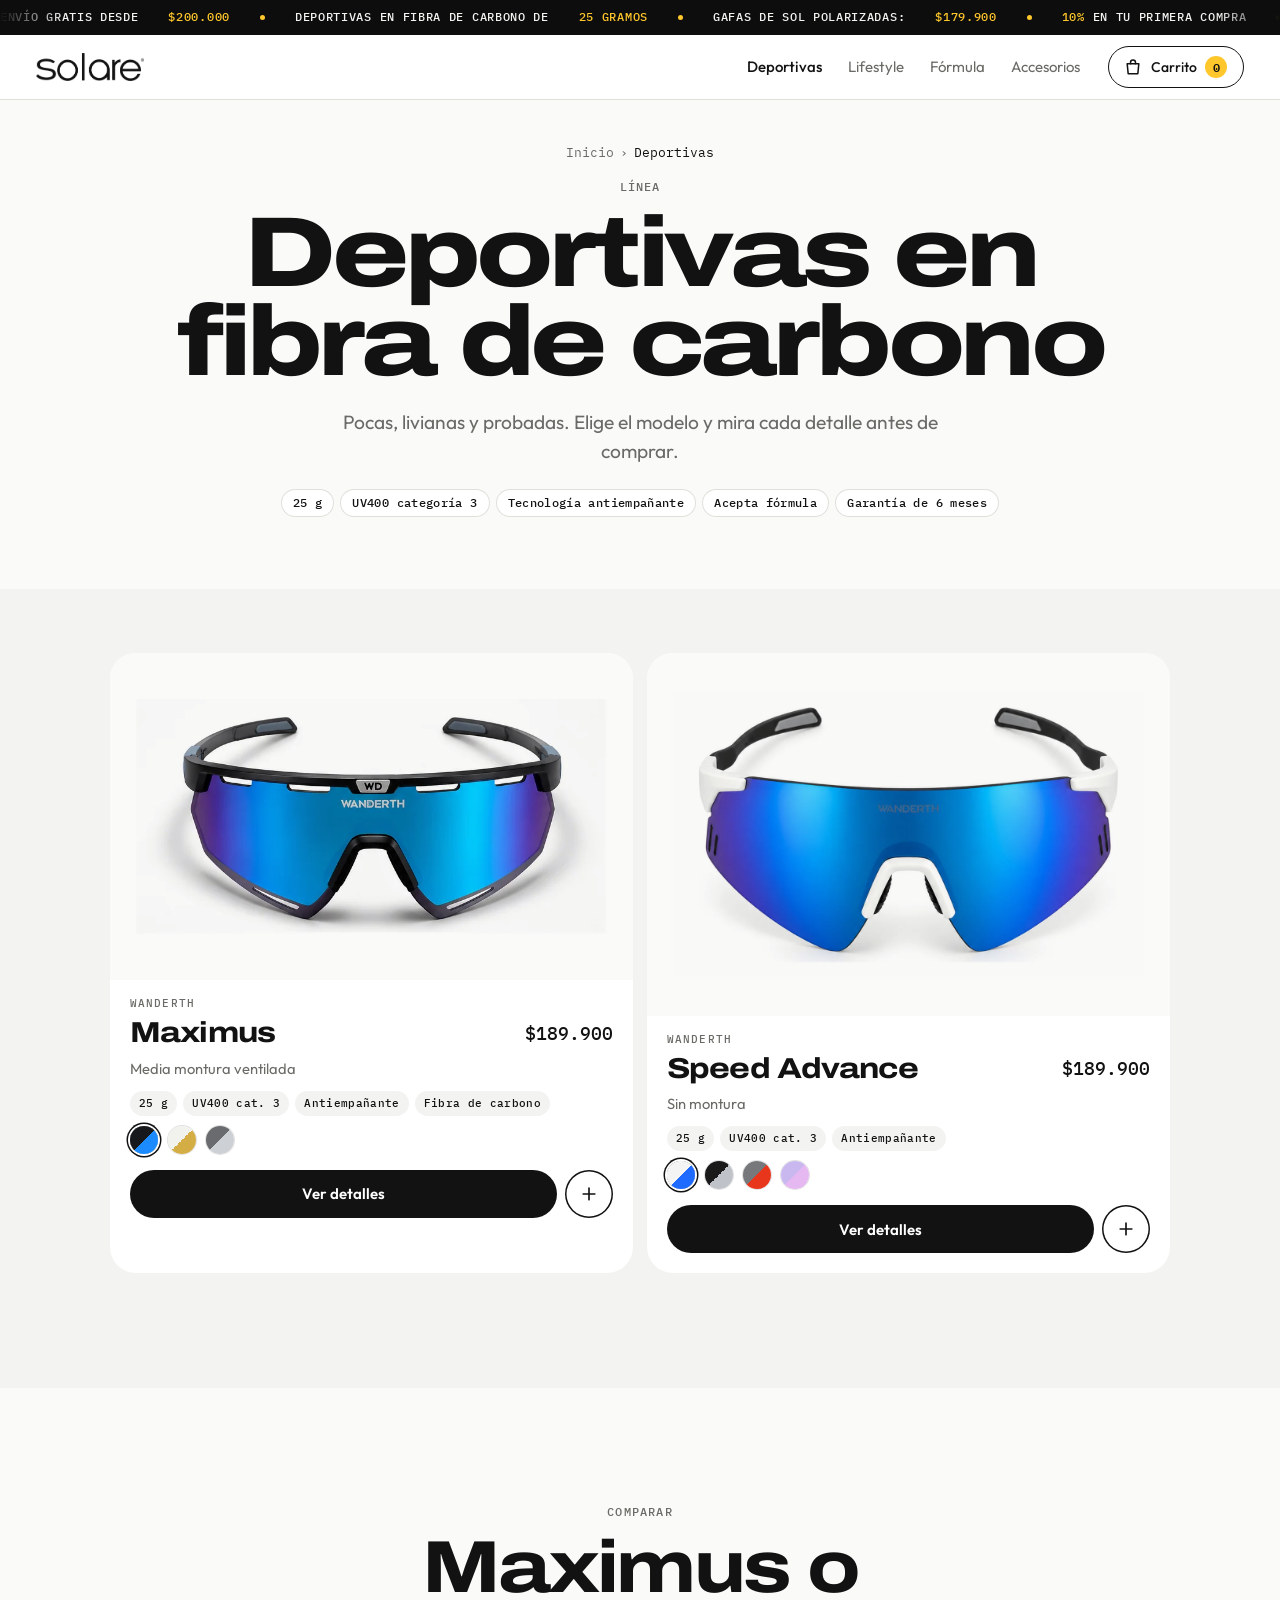
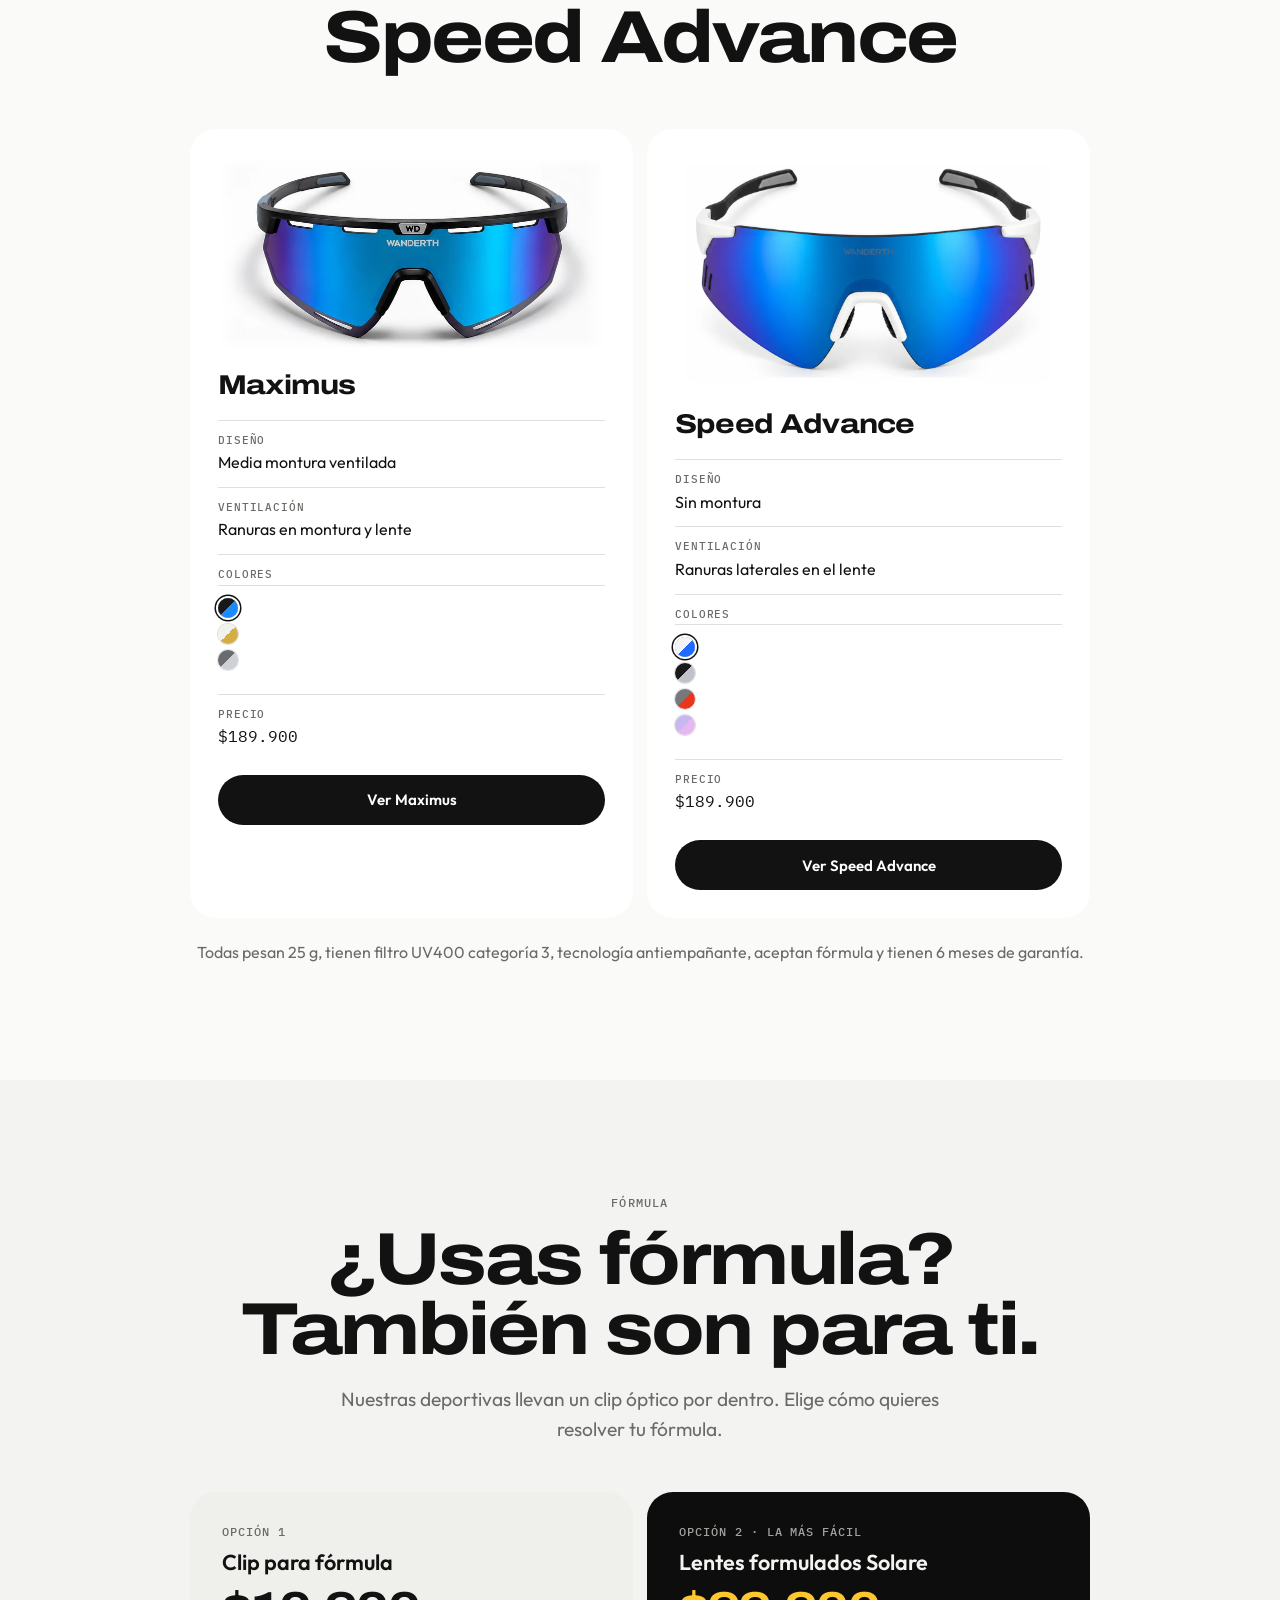
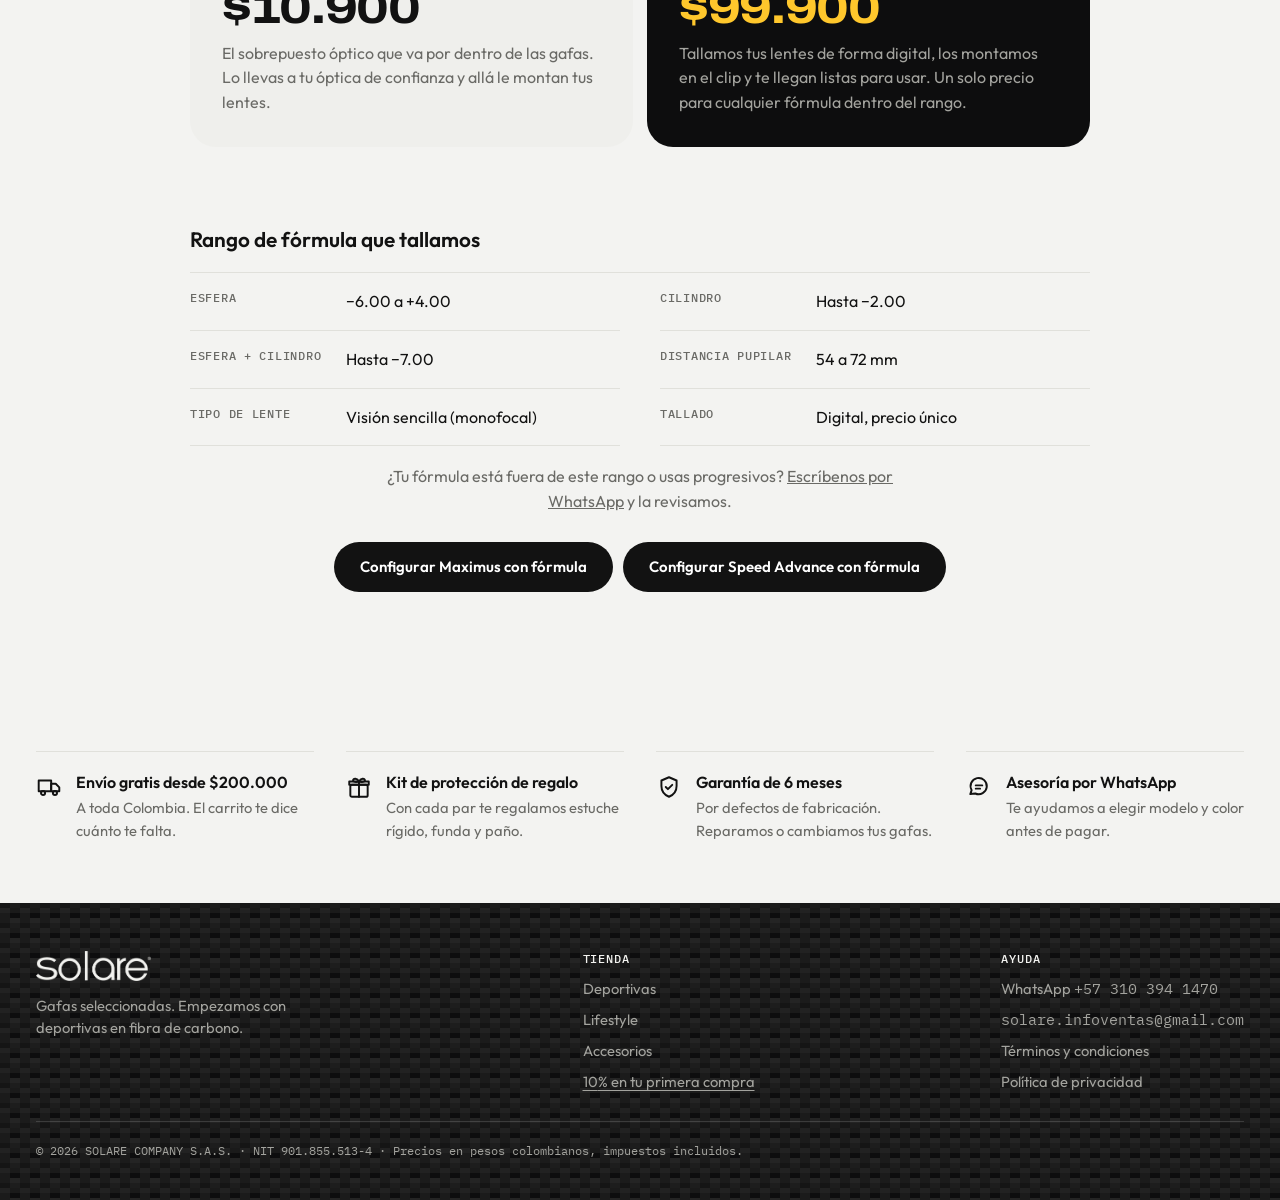
==== commit 7999c19b: "Línea Lifestyle: gafas de sol Ferrati para dama y caballero - /lifestyle/ con filtro Dama / Caballer" ====
--- a/deportivas/index.html
+++ b/deportivas/index.html
@@ -22,11 +22,11 @@
 <link rel="preconnect" href="https://fonts.googleapis.com">
 <link rel="preconnect" href="https://fonts.gstatic.com" crossorigin>
 <link rel="stylesheet" href="https://fonts.googleapis.com/css2?family=Archivo:wdth,wght@100..125,600..800&family=IBM+Plex+Mono:wght@400;500&family=Outfit:wght@300;400;500;600&display=swap">
-<link rel="stylesheet" href="/assets/solare.css?v=1">
+<link rel="stylesheet" href="/assets/solare.css?v=2">
 </head>
 <body data-pagina="categoria" data-categoria="deportivas">
 <main id="app"><noscript><p style="padding:24px;font-family:system-ui">Para ver la tienda activa JavaScript o escríbenos al WhatsApp +57 310 394 1470.</p></noscript></main>
-<script src="/assets/datos.js?v=1"></script>
-<script src="/assets/solare.js?v=1"></script>
+<script src="/assets/datos.js?v=2"></script>
+<script src="/assets/solare.js?v=2"></script>
 </body>
 </html>
--- a/assets/solare.css
+++ b/assets/solare.css
@@ -652,3 +652,40 @@
 .tarjeta-img{flex:none}
 .tarjeta-img img{-webkit-mask-image:linear-gradient(90deg,transparent,#000 6%,#000 94%,transparent),linear-gradient(180deg,transparent,#000 7%,#000 93%,transparent);-webkit-mask-composite:source-in;mask-image:linear-gradient(90deg,transparent,#000 6%,#000 94%,transparent),linear-gradient(180deg,transparent,#000 7%,#000 93%,transparent);mask-composite:intersect}
 @media (max-width:760px){.linea-on img{position:relative;left:auto;right:auto;bottom:auto;width:100%;margin-top:auto;z-index:0}}
+
+/* ---------- Línea de sol: filtros, polarizado, medidas ---------- */
+.filtros{display:flex;flex-wrap:wrap;justify-content:center;gap:8px;margin-bottom:clamp(20px,3vw,32px)}
+.filtro{display:inline-flex;align-items:center;gap:8px;height:44px;padding-inline:18px;border:0;border-radius:999px;background:var(--surface);box-shadow:inset 0 0 0 1px var(--line);font:500 14.5px/1 var(--f-ui);color:var(--ink);cursor:pointer;transition:background-color .2s,color .2s}
+.filtro span{font:500 11px/1 var(--f-mono);color:var(--muted)}
+.filtro[aria-pressed="true"]{background:var(--ink);color:var(--surface);box-shadow:none}
+.filtro[aria-pressed="true"] span{color:var(--cf-muted)}
+.tarjeta[hidden]{display:none!important}
+.ptile-osc{color:var(--cf-ink)}
+.ptile-osc::after{content:"";position:absolute;inset:0;z-index:-1;background:radial-gradient(90% 80% at 80% 10%,rgba(255,199,44,.16),rgba(10,10,10,.82) 70%)}
+.ptile-osc .label,.ptile-osc p.txt{color:var(--cf-muted)}
+.ptile-osc .pbig{color:var(--sun)}
+.ptile-cla{background:var(--tile)}
+.pbig.ancha{font-stretch:100%;font-size:clamp(2.4rem,4.9vw,4.1rem);line-height:.95;letter-spacing:-.04em}
+.medidas-svg{width:min(560px,100%);height:auto;margin-top:clamp(24px,4vw,40px);fill:none;stroke:var(--ink);stroke-width:3;stroke-linecap:round}
+.medidas-svg .cota{stroke:var(--sun-deep);stroke-width:2.2}
+.medidas-svg text{fill:var(--ink);stroke:none;font:500 16px var(--f-mono)}
+.medidas{display:grid;grid-template-columns:repeat(3,minmax(0,1fr));gap:12px;width:min(900px,100%);margin-top:clamp(20px,3vw,32px);text-align:left}
+.medida{background:var(--paper);border-radius:22px;padding:20px 22px;display:grid;gap:4px;min-width:0}
+.medida span{font:500 11.5px/1.3 var(--f-mono);letter-spacing:.08em;text-transform:uppercase;color:var(--muted)}
+.medida b{font-family:var(--f-display);font-stretch:118%;font-weight:750;font-size:clamp(2.4rem,5vw,3.4rem);line-height:1;letter-spacing:-.03em}
+.medida b small{font:500 .9rem/1 var(--f-mono);letter-spacing:0;margin-left:6px;color:var(--muted)}
+.medida p{margin:2px 0 0;color:var(--muted);font-size:.9rem}
+.rx-cards.tres{grid-template-columns:repeat(3,minmax(0,1fr));width:min(1100px,100%)}
+.drop-list.tres{grid-template-columns:repeat(3,minmax(0,1fr))}
+.linea .chips{margin-top:2px}
+.linea-on .chipf{background:var(--surface)}
+@media (max-width:900px){.rx-cards.tres,.drop-list.tres{grid-template-columns:1fr}}
+@media (max-width:640px){.medidas{grid-template-columns:1fr}}
+.tarjetas.n1{grid-template-columns:minmax(0,1fr);max-width:520px}
+.tarjetas.n2{grid-template-columns:repeat(2,minmax(0,1fr));max-width:1060px}
+.tarjetas.n3{grid-template-columns:repeat(3,minmax(0,1fr));max-width:1240px}
+.tarjetas.n4{grid-template-columns:repeat(4,minmax(0,1fr));max-width:1240px}
+.tarjetas.n4 .tarjeta h3{font-size:1.55rem}
+@media (max-width:1100px){.tarjetas.n3,.tarjetas.n4{grid-template-columns:repeat(2,minmax(0,1fr))}}
+@media (max-width:700px){.tarjetas.n2,.tarjetas.n3,.tarjetas.n4{grid-template-columns:minmax(0,1fr)}}
+.promo-art.carbon::after{background:radial-gradient(90% 80% at 70% 20%,rgba(255,199,44,.22),rgba(10,10,10,.75) 75%)}
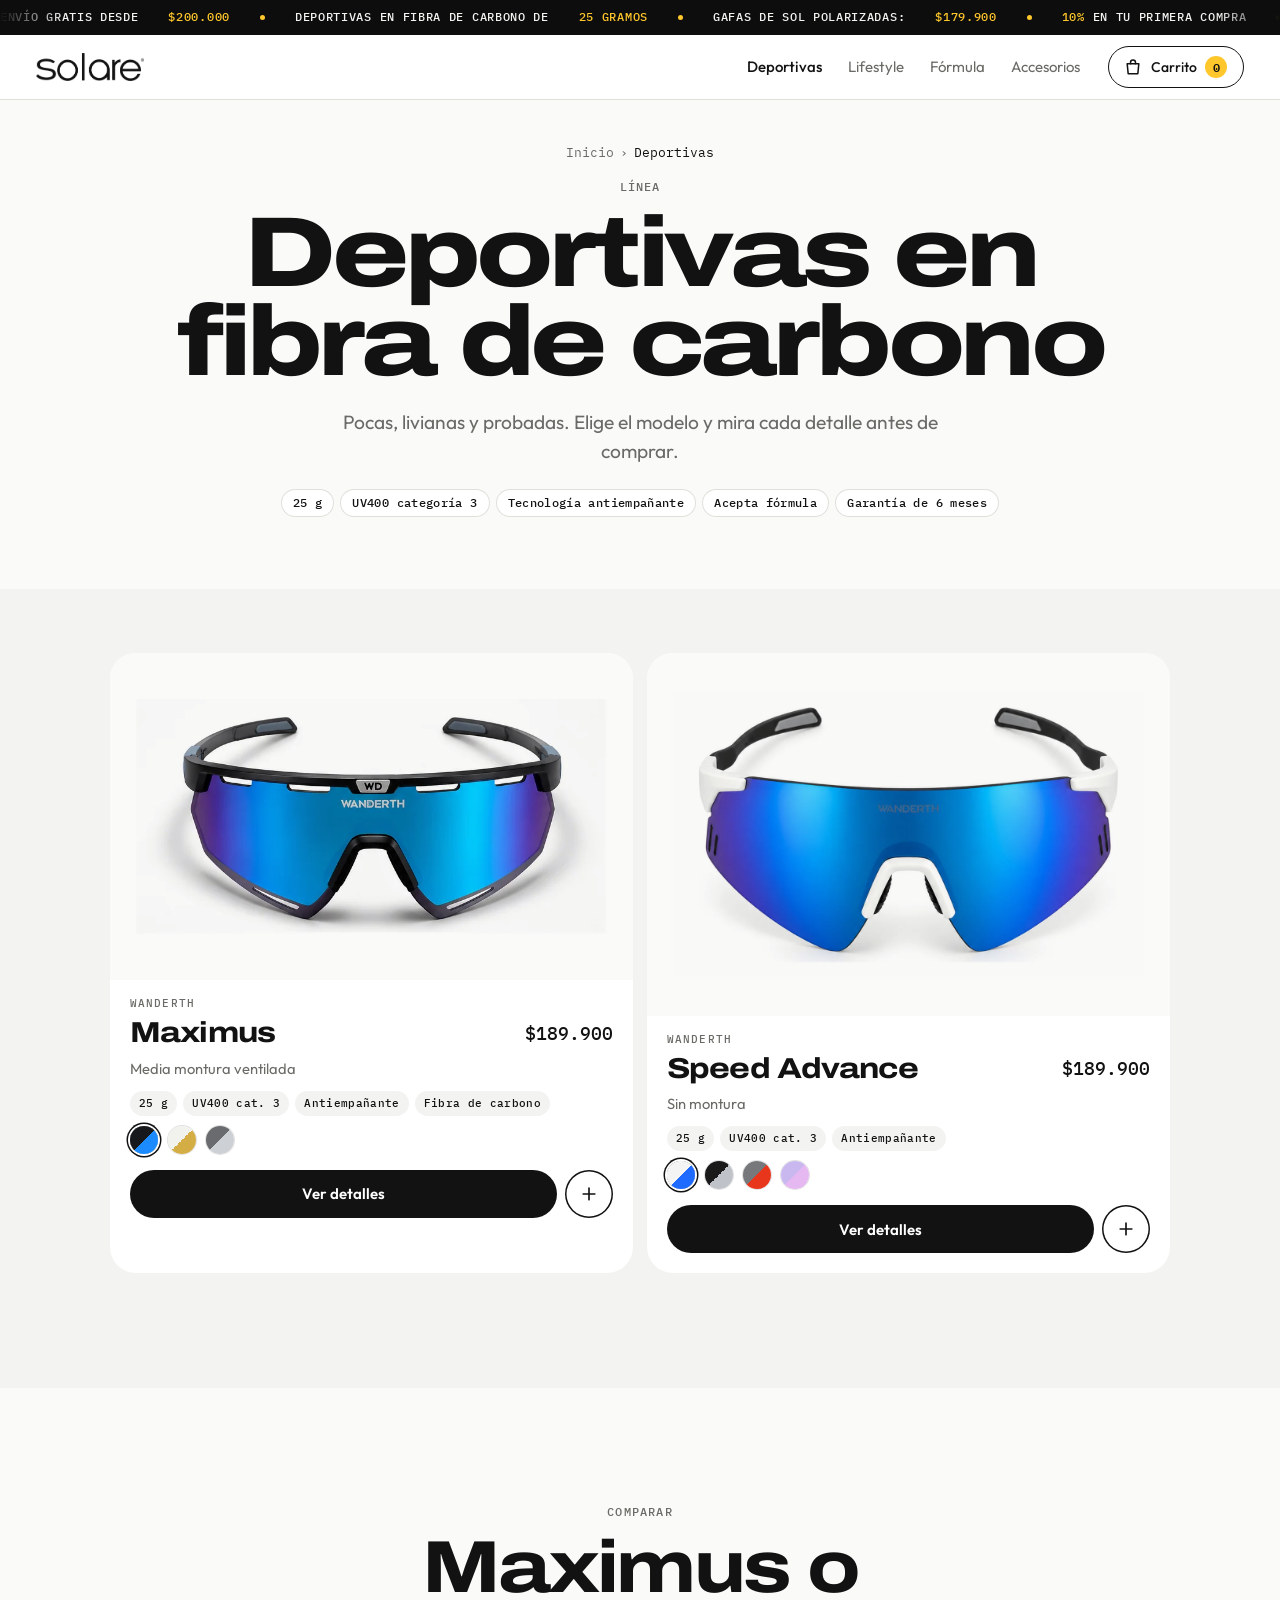
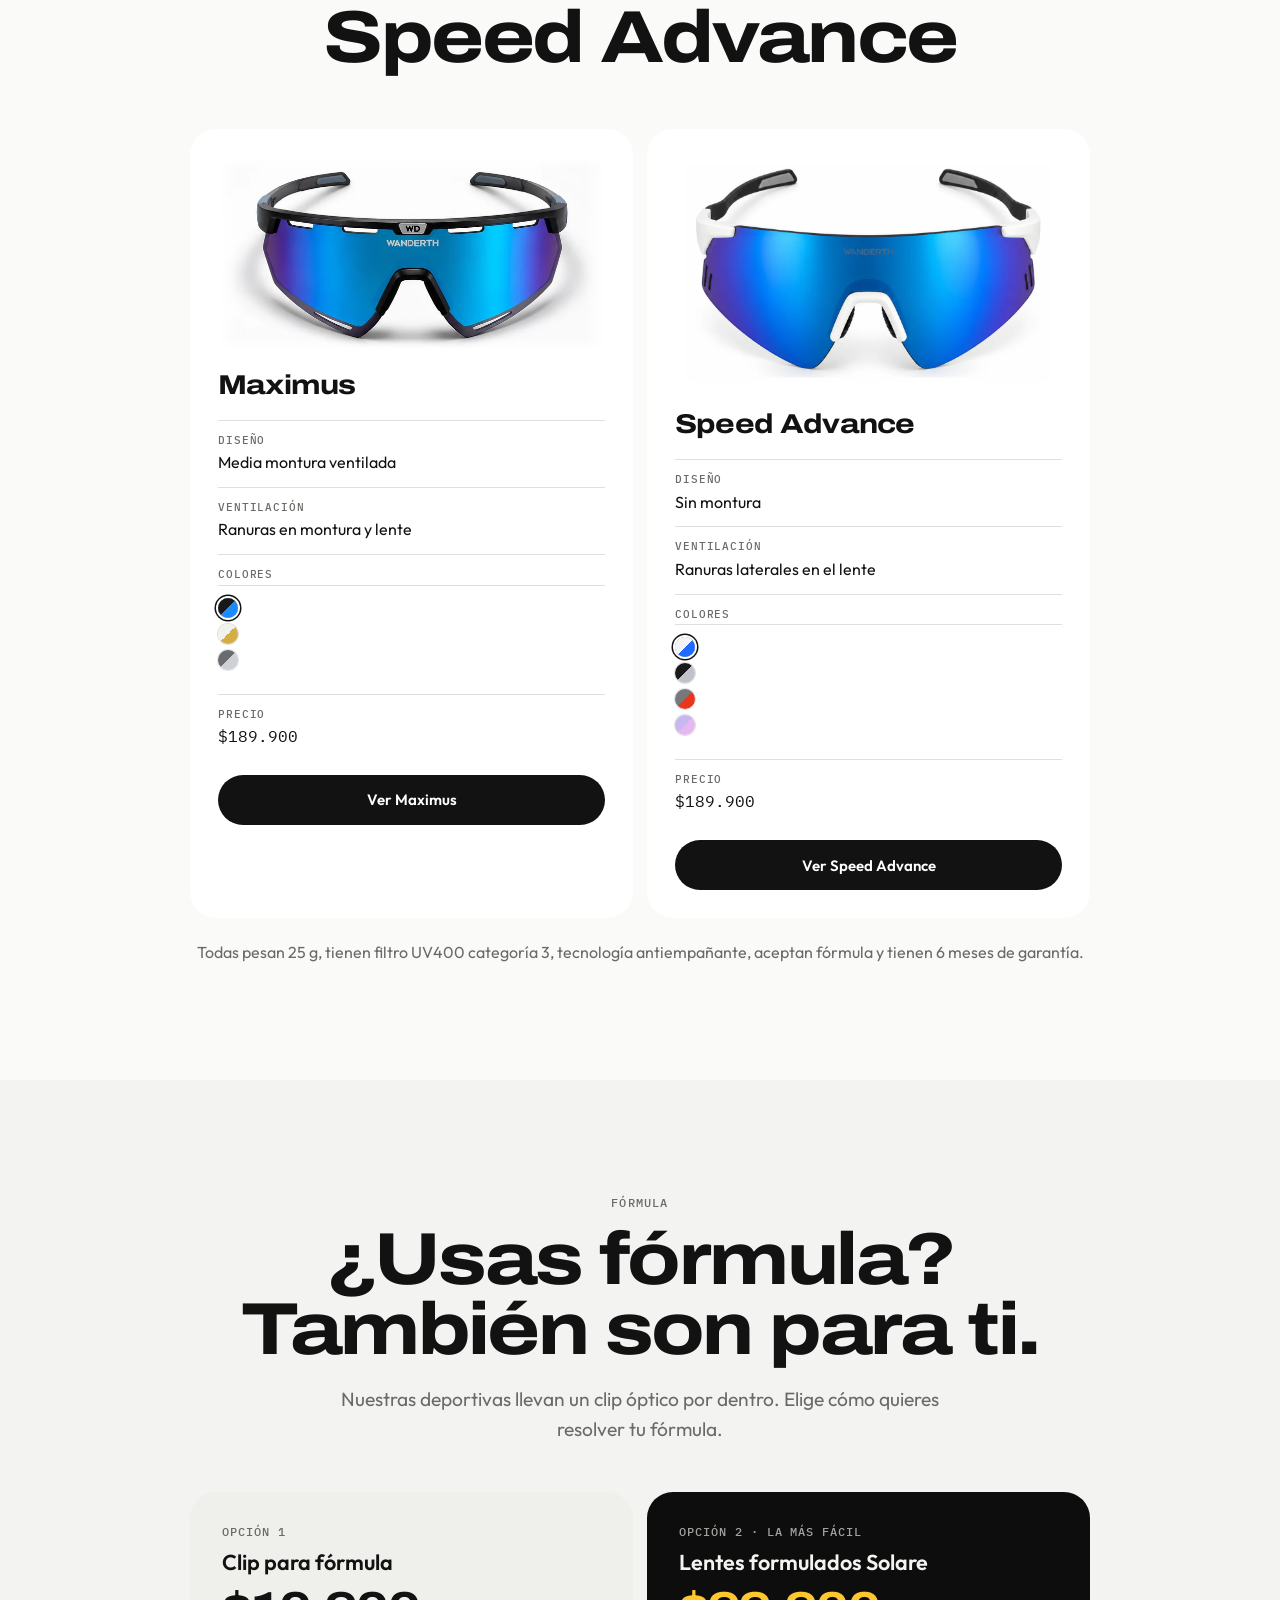
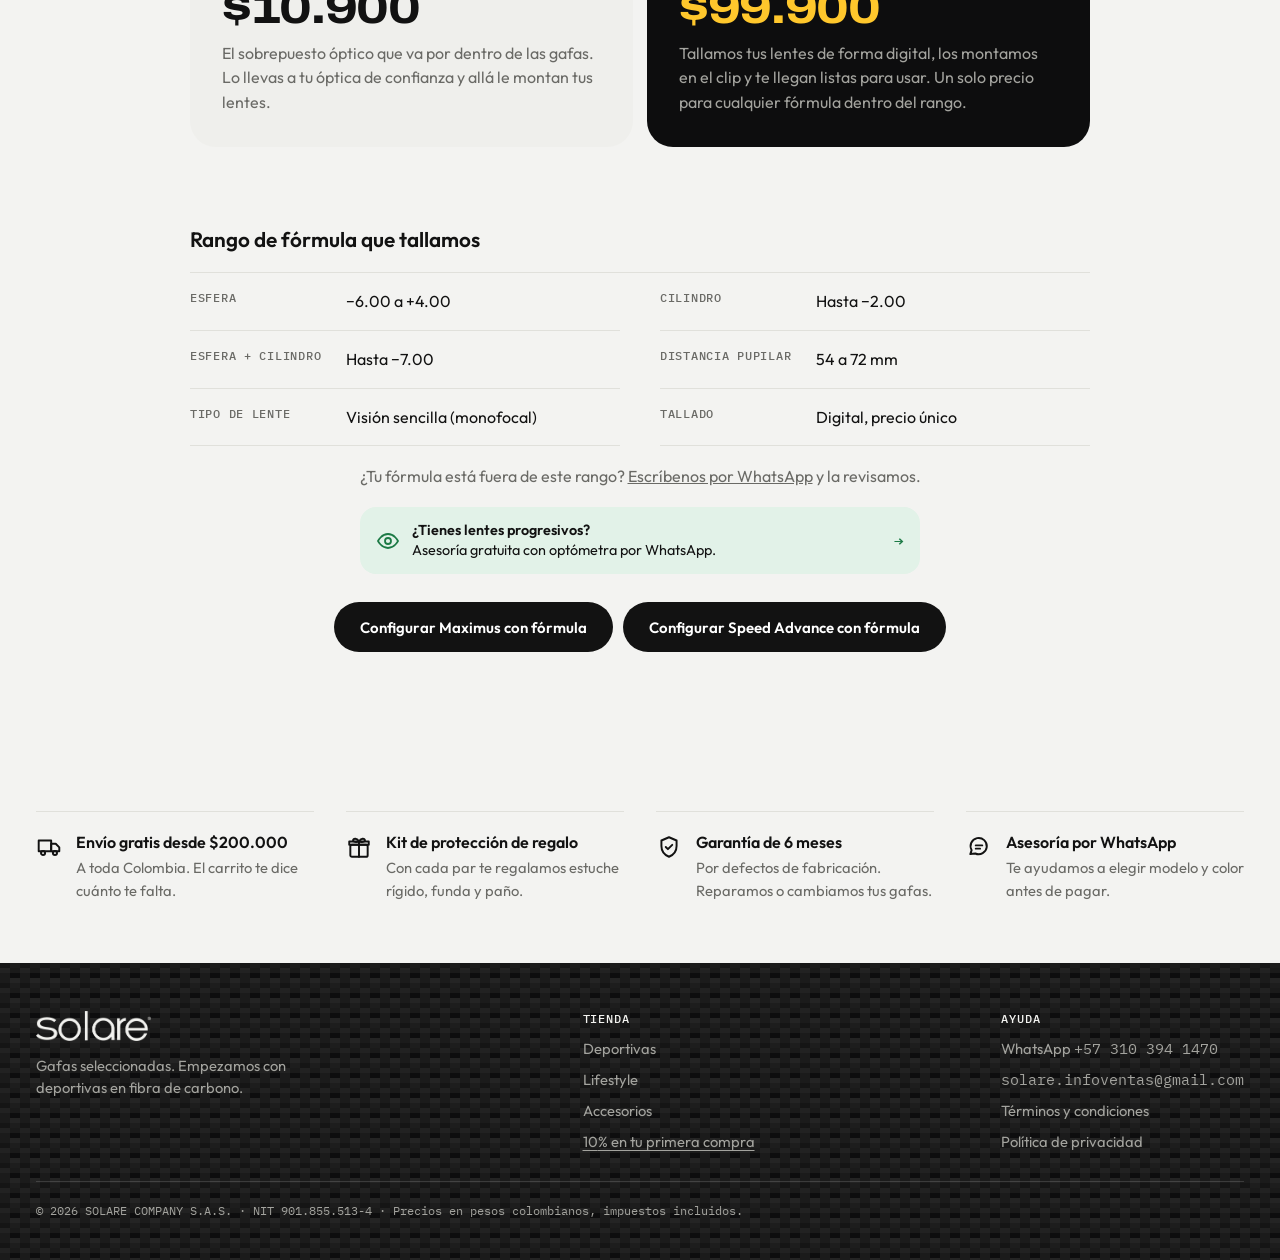
==== commit 667a1b26: "Lentes de sol: precio base + ajuste por fórmula alta, pregunta de progresivos Co-Authored-By: Claude" ====
--- a/deportivas/index.html
+++ b/deportivas/index.html
@@ -22,11 +22,11 @@
 <link rel="preconnect" href="https://fonts.googleapis.com">
 <link rel="preconnect" href="https://fonts.gstatic.com" crossorigin>
 <link rel="stylesheet" href="https://fonts.googleapis.com/css2?family=Archivo:wdth,wght@100..125,600..800&family=IBM+Plex+Mono:wght@400;500&family=Outfit:wght@300;400;500;600&display=swap">
-<link rel="stylesheet" href="/assets/solare.css?v=2">
+<link rel="stylesheet" href="/assets/solare.css?v=5">
 </head>
 <body data-pagina="categoria" data-categoria="deportivas">
 <main id="app"><noscript><p style="padding:24px;font-family:system-ui">Para ver la tienda activa JavaScript o escríbenos al WhatsApp +57 310 394 1470.</p></noscript></main>
-<script src="/assets/datos.js?v=2"></script>
-<script src="/assets/solare.js?v=2"></script>
+<script src="/assets/datos.js?v=5"></script>
+<script src="/assets/solare.js?v=5"></script>
 </body>
 </html>
--- a/assets/solare.css
+++ b/assets/solare.css
@@ -689,3 +689,17 @@
 @media (max-width:1100px){.tarjetas.n3,.tarjetas.n4{grid-template-columns:repeat(2,minmax(0,1fr))}}
 @media (max-width:700px){.tarjetas.n2,.tarjetas.n3,.tarjetas.n4{grid-template-columns:minmax(0,1fr)}}
 .promo-art.carbon::after{background:radial-gradient(90% 80% at 70% 20%,rgba(255,199,44,.22),rgba(10,10,10,.75) 75%)}
+
+/* Progresivos y rangos de precio de los lentes de sol */
+.prog{display:flex;align-items:center;gap:12px;padding:14px 16px;border-radius:16px;background:var(--ok-bg);color:var(--ink);text-decoration:none;font-size:.9rem;line-height:1.35;text-align:left}
+.prog svg{width:24px;height:24px;flex:none;fill:none;stroke:var(--ok);stroke-width:1.8;stroke-linecap:round;stroke-linejoin:round}
+.prog b{display:block;font-weight:600}
+.prog .flecha{margin-left:auto;font:500 16px/1 var(--f-mono);color:var(--ok)}
+@media (hover:hover){.prog:hover{box-shadow:inset 0 0 0 1.5px var(--ok)}}
+.prog-corto{padding:10px 14px;font-size:.86rem}
+.prog-wrap{width:min(560px,100%);margin-top:18px}
+.rx-op .rg{display:block;margin-top:6px;font:400 11.5px/1.5 var(--f-mono);color:var(--muted)}
+.rx-op .mas{text-align:right;line-height:1.25}
+.rx-card .rx-precio small{font:500 .4em/1 var(--f-mono);letter-spacing:.04em;text-transform:uppercase;vertical-align:middle}
+.rx-rangos{margin:4px 0 0;padding:0;list-style:none;display:grid;gap:4px;font:400 12px/1.45 var(--f-mono);color:var(--muted)}
+.rx-card.on .rx-rangos{color:var(--cf-muted)}
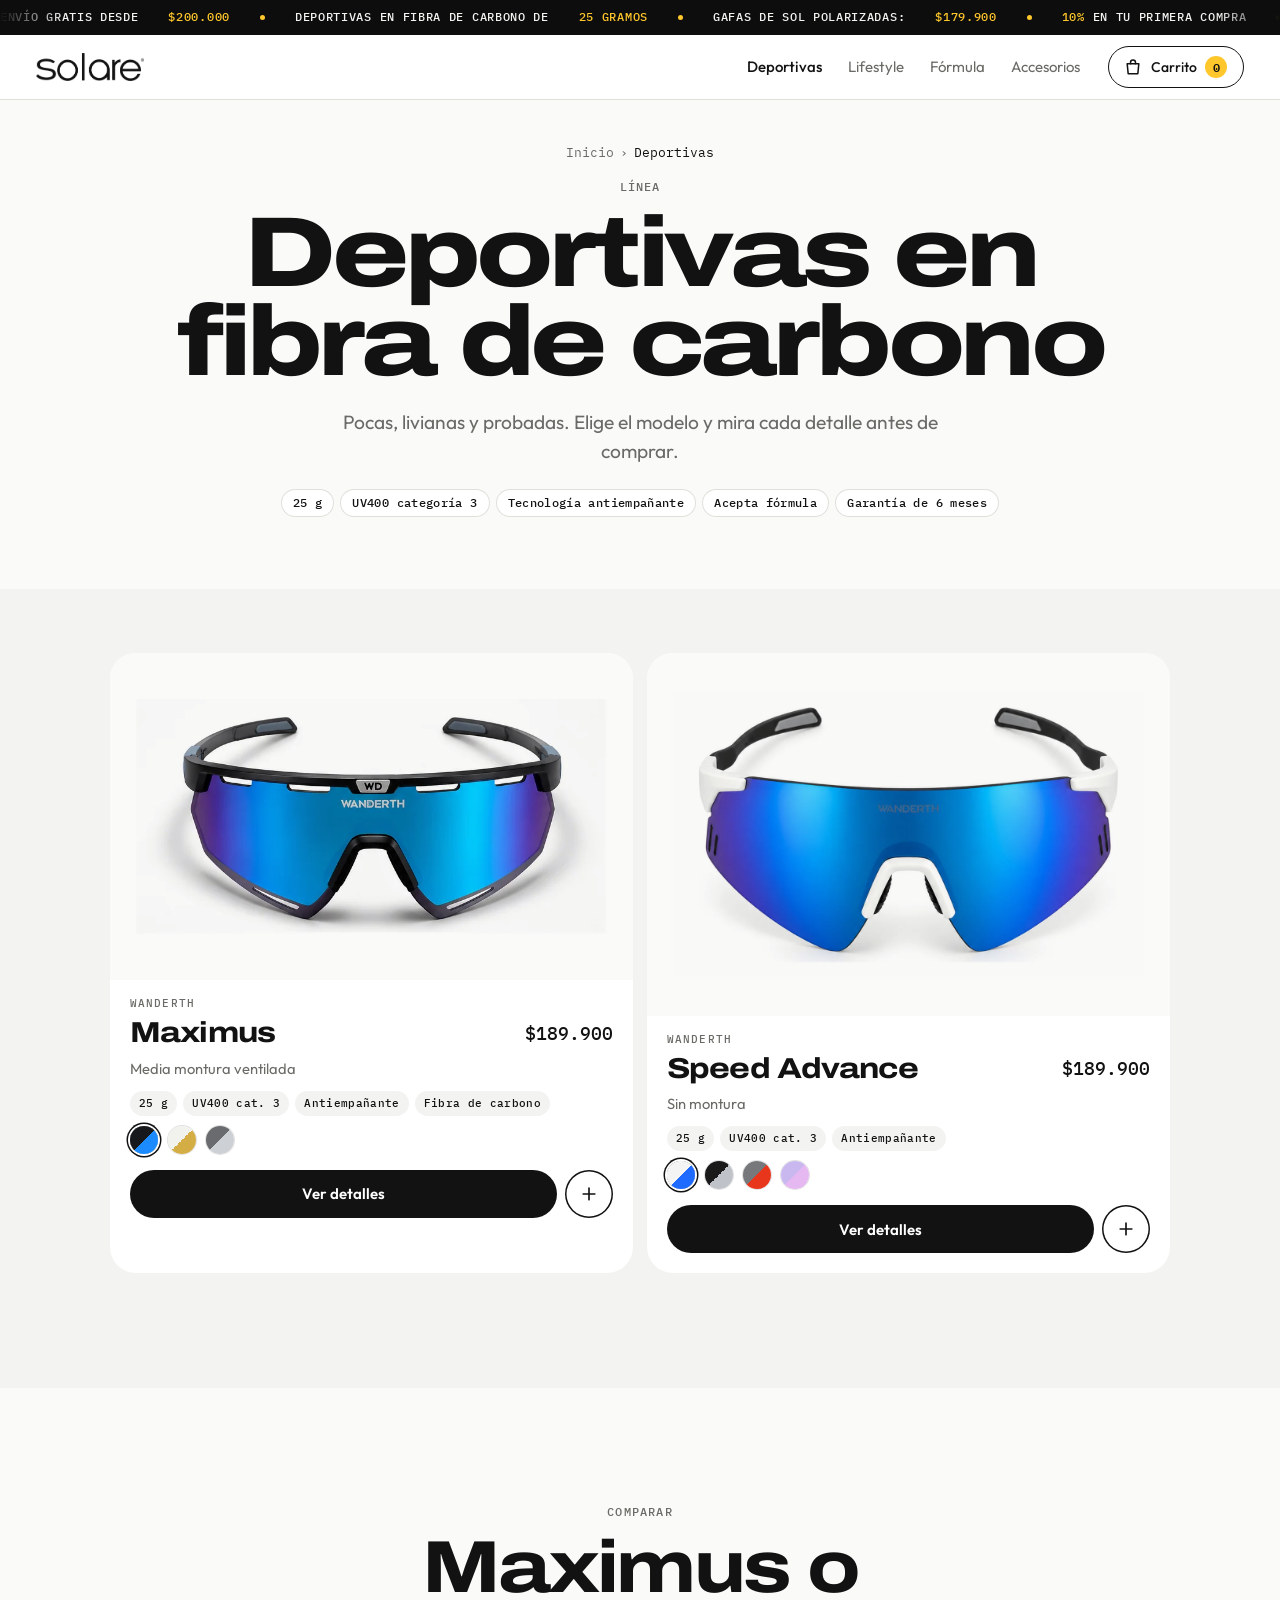
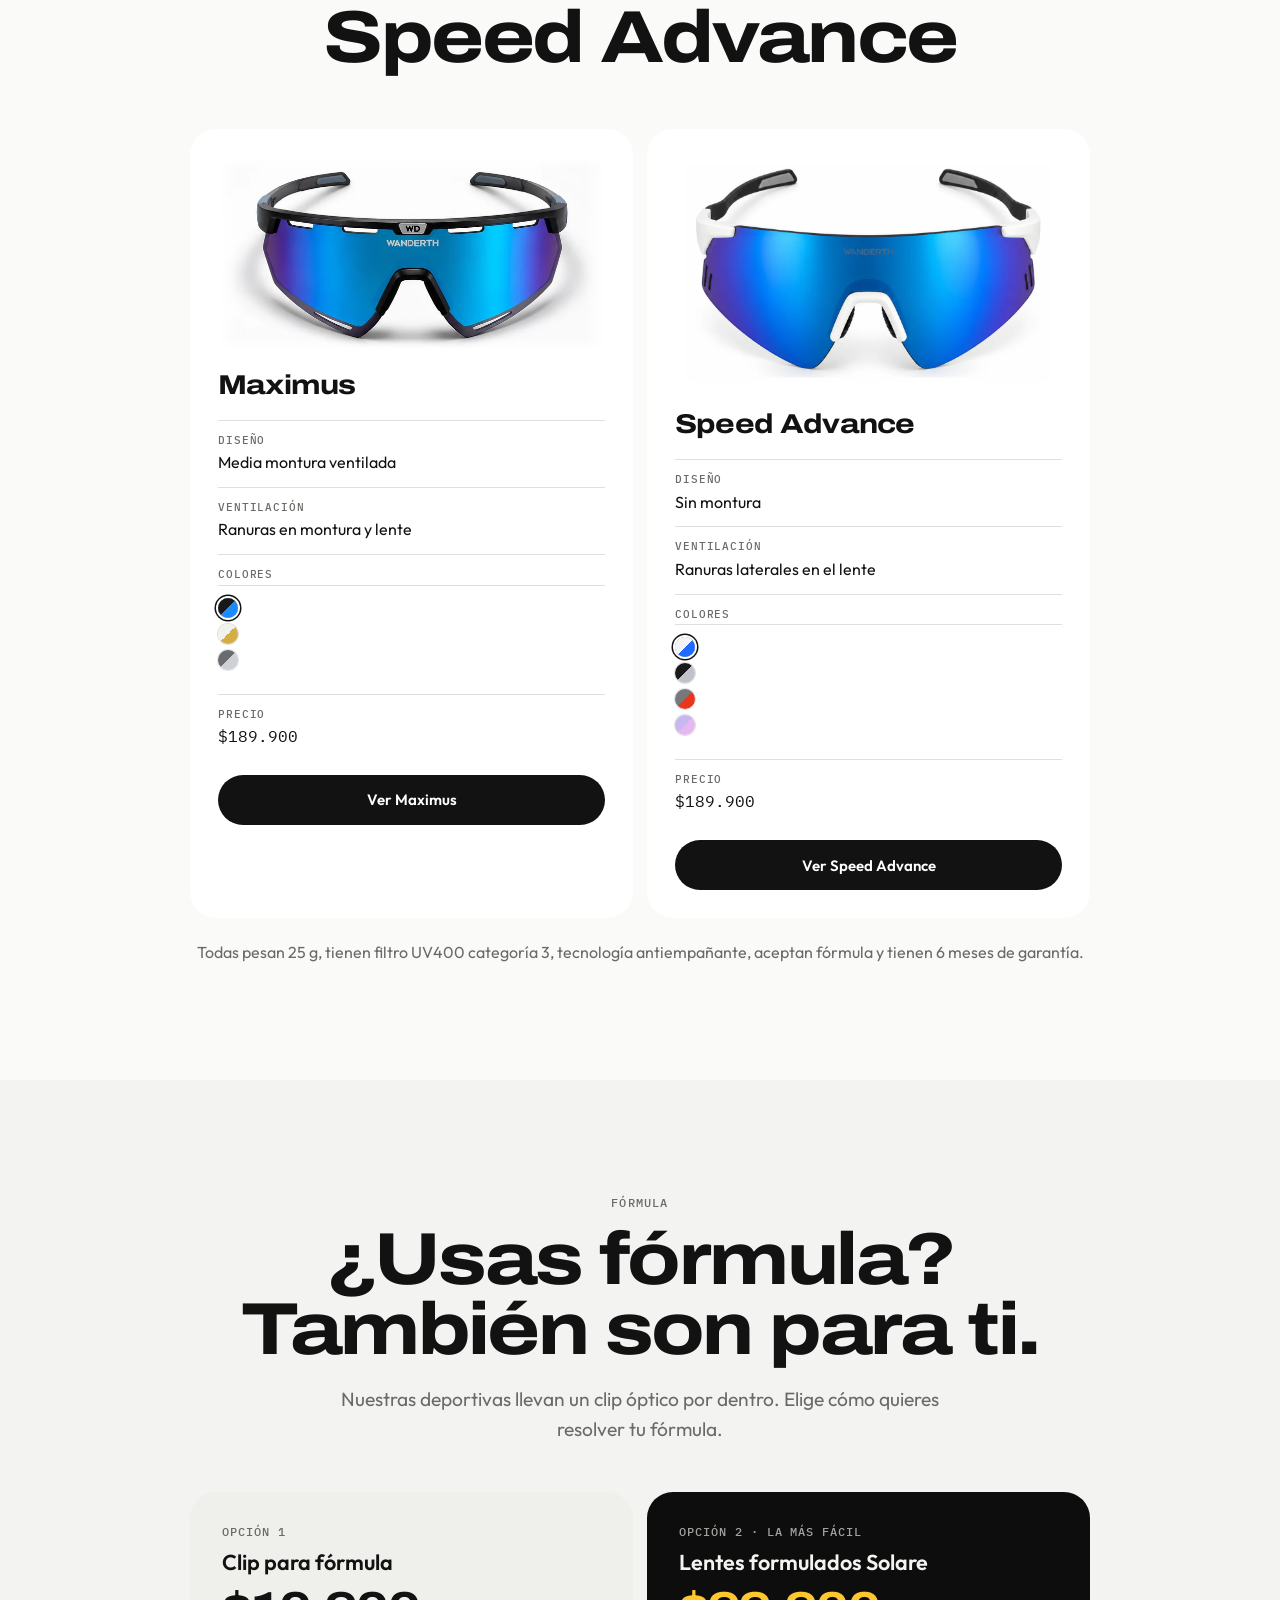
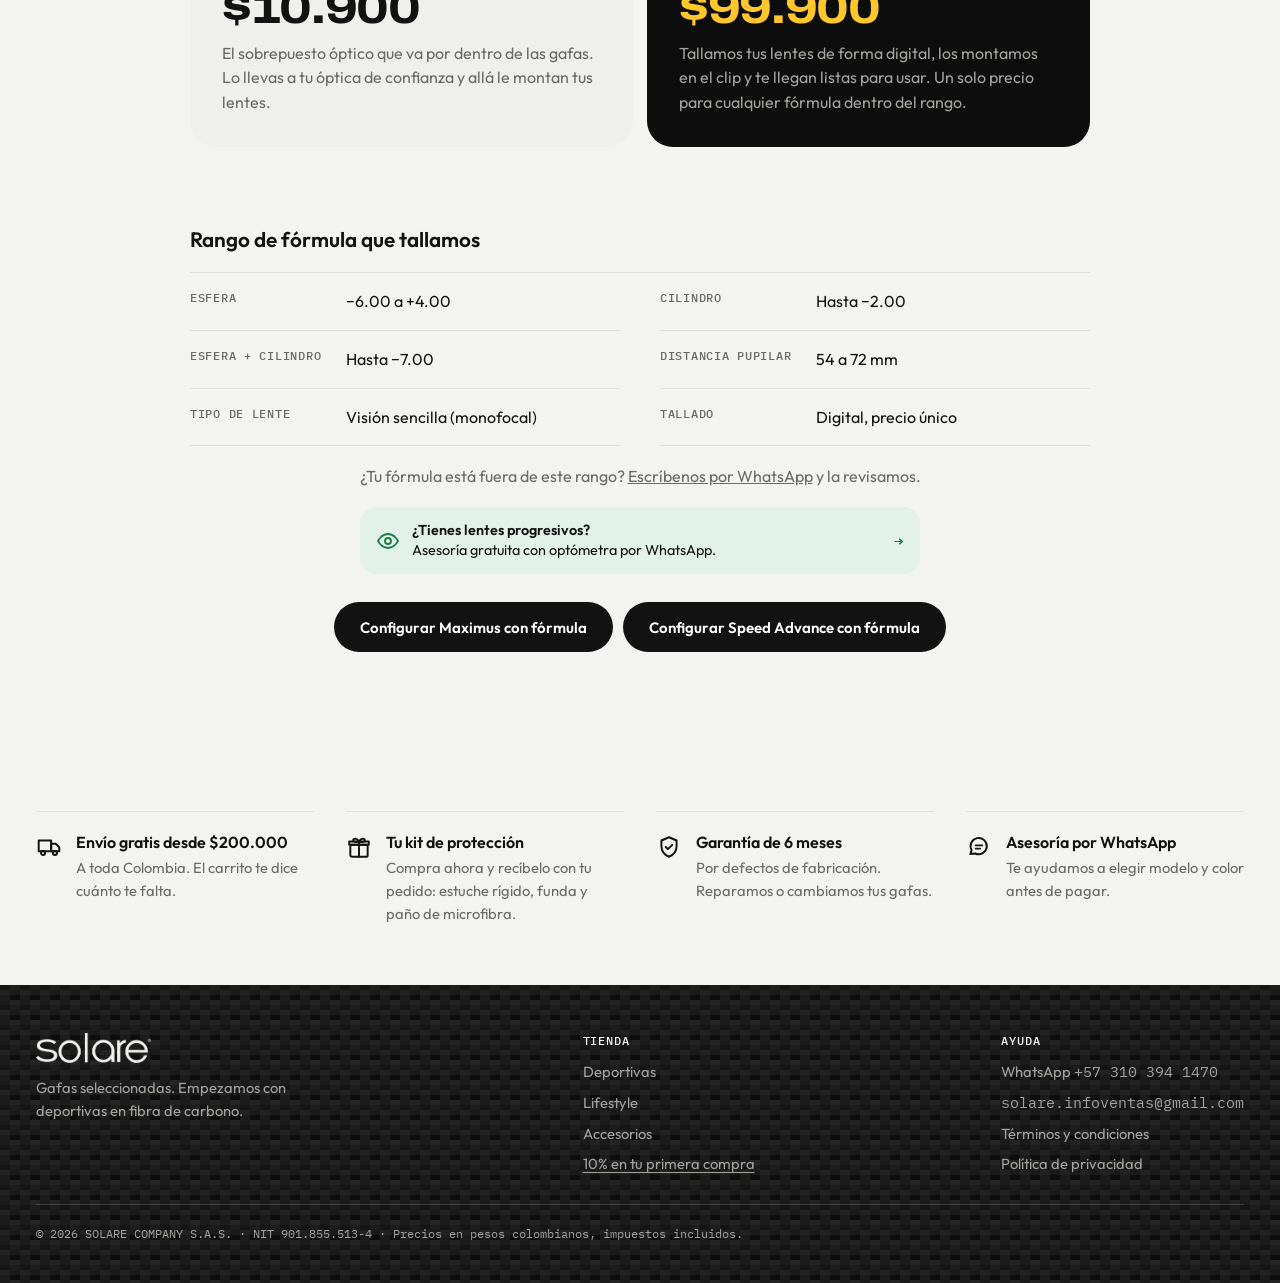
==== commit 7654ea8d: "Kit de protección: foto real y llamado a la acción "Agrega ahora y recibe tu kit" en lugar de "te re" ====
--- a/deportivas/index.html
+++ b/deportivas/index.html
@@ -22,11 +22,11 @@
 <link rel="preconnect" href="https://fonts.googleapis.com">
 <link rel="preconnect" href="https://fonts.gstatic.com" crossorigin>
 <link rel="stylesheet" href="https://fonts.googleapis.com/css2?family=Archivo:wdth,wght@100..125,600..800&family=IBM+Plex+Mono:wght@400;500&family=Outfit:wght@300;400;500;600&display=swap">
-<link rel="stylesheet" href="/assets/solare.css?v=5">
+<link rel="stylesheet" href="/assets/solare.css?v=9">
 </head>
 <body data-pagina="categoria" data-categoria="deportivas">
 <main id="app"><noscript><p style="padding:24px;font-family:system-ui">Para ver la tienda activa JavaScript o escríbenos al WhatsApp +57 310 394 1470.</p></noscript></main>
-<script src="/assets/datos.js?v=5"></script>
-<script src="/assets/solare.js?v=5"></script>
+<script src="/assets/datos.js?v=9"></script>
+<script src="/assets/solare.js?v=9"></script>
 </body>
 </html>
--- a/assets/solare.css
+++ b/assets/solare.css
@@ -703,3 +703,33 @@
 .rx-card .rx-precio small{font:500 .4em/1 var(--f-mono);letter-spacing:.04em;text-transform:uppercase;vertical-align:middle}
 .rx-rangos{margin:4px 0 0;padding:0;list-style:none;display:grid;gap:4px;font:400 12px/1.45 var(--f-mono);color:var(--muted)}
 .rx-card.on .rx-rangos{color:var(--cf-muted)}
+
+/* DP opcional */
+.rx-check{display:flex;align-items:center;gap:10px;font-size:.88rem;cursor:pointer;line-height:1.3}
+.rx-check input{width:18px;height:18px;flex:none;margin:0;accent-color:var(--ink)}
+.rx-dpnota{margin-top:4px}
+/* Fórmula en celular: el eje solo lleva 3 dígitos, así esfera y cilindro caben completos */
+@media (max-width:480px){
+  .rx-fila{grid-template-columns:28px minmax(0,1fr) minmax(0,1fr) 62px;gap:6px}
+  .rx-fila select{padding-inline:6px 2px;font-size:13px}
+}
+
+/* Foto real del kit de protección */
+.regalo-nota.con-foto{align-items:center}
+.regalo-nota.con-foto img{width:64px;height:64px;flex:none;object-fit:contain;mix-blend-mode:multiply}
+.item-img.regalo-img.foto{background:var(--studio)}
+.item-img.regalo-img.foto img{width:92%;mix-blend-mode:multiply}
+.rx-res .ico img.kit{width:auto;height:100%}
+
+/* Llamado a la acción del kit de protección (caja de compra) */
+.kit-cta{display:flex;align-items:center;gap:12px;width:100%;padding:8px 14px 8px 8px;border-radius:14px;border:1.5px dashed var(--sun-deep);background:color-mix(in srgb,var(--sun) 14%,var(--surface));color:var(--ink);font:inherit;text-align:left;cursor:pointer;transition:background .2s,transform .15s var(--ease-out)}
+.kit-cta:hover{background:color-mix(in srgb,var(--sun) 26%,var(--surface))}
+.kit-cta:active{transform:scale(.98)}
+.kit-cta:focus-visible{outline:2px solid var(--ink);outline-offset:2px}
+.kit-cta img{width:58px;height:58px;flex:none;object-fit:contain;mix-blend-mode:multiply}
+.kit-cta svg{width:30px;height:30px;flex:none;margin:0 8px;fill:none;stroke:var(--sun-deep);stroke-width:2;stroke-linecap:round;stroke-linejoin:round}
+.kit-cta svg .acf{fill:var(--sun)}
+.kit-cta b{display:block;font-weight:600;font-size:.93rem;line-height:1.25}
+.kit-cta small{display:block;font-size:.78rem;line-height:1.3;color:var(--muted);margin-top:2px}
+.kit-cta .flecha{margin-left:auto;padding-left:6px;font-size:1.1rem;color:var(--sun-deep);transition:transform .2s var(--ease-out)}
+.kit-cta:hover .flecha{transform:translateX(3px)}
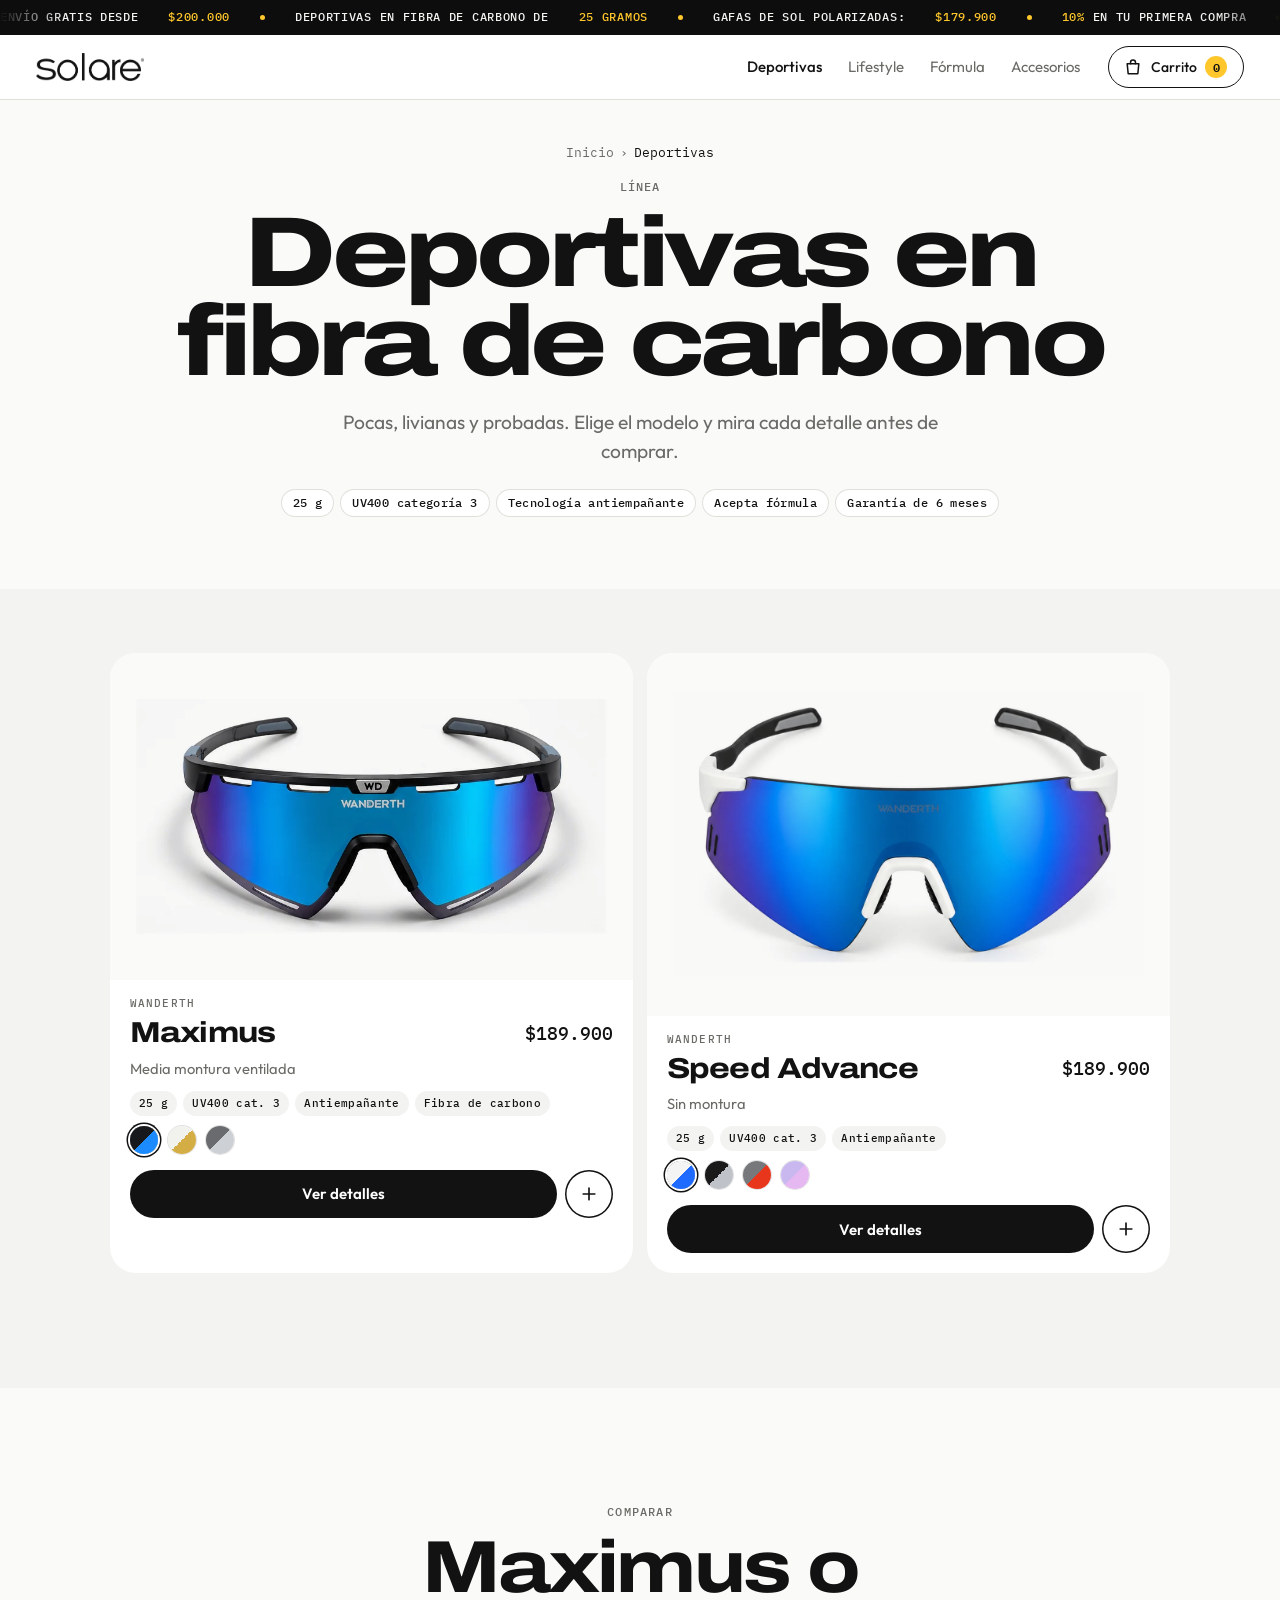
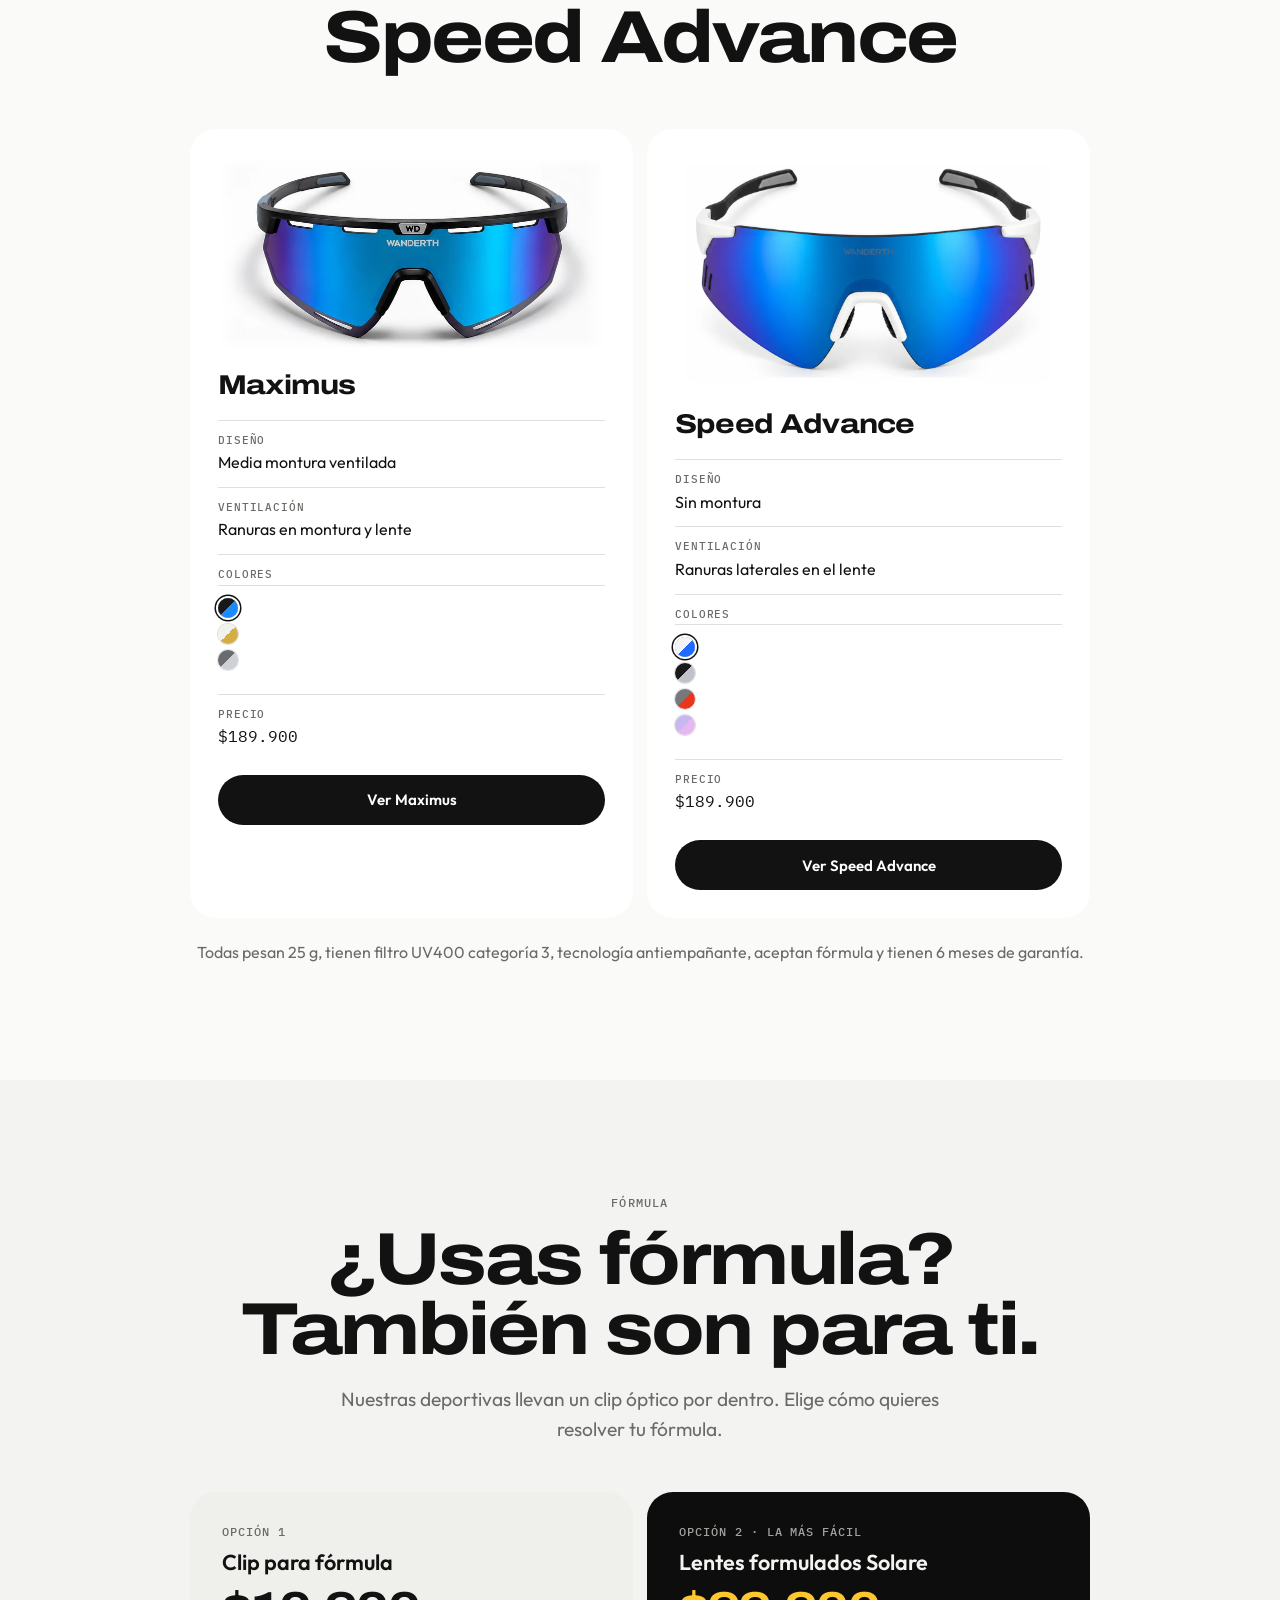
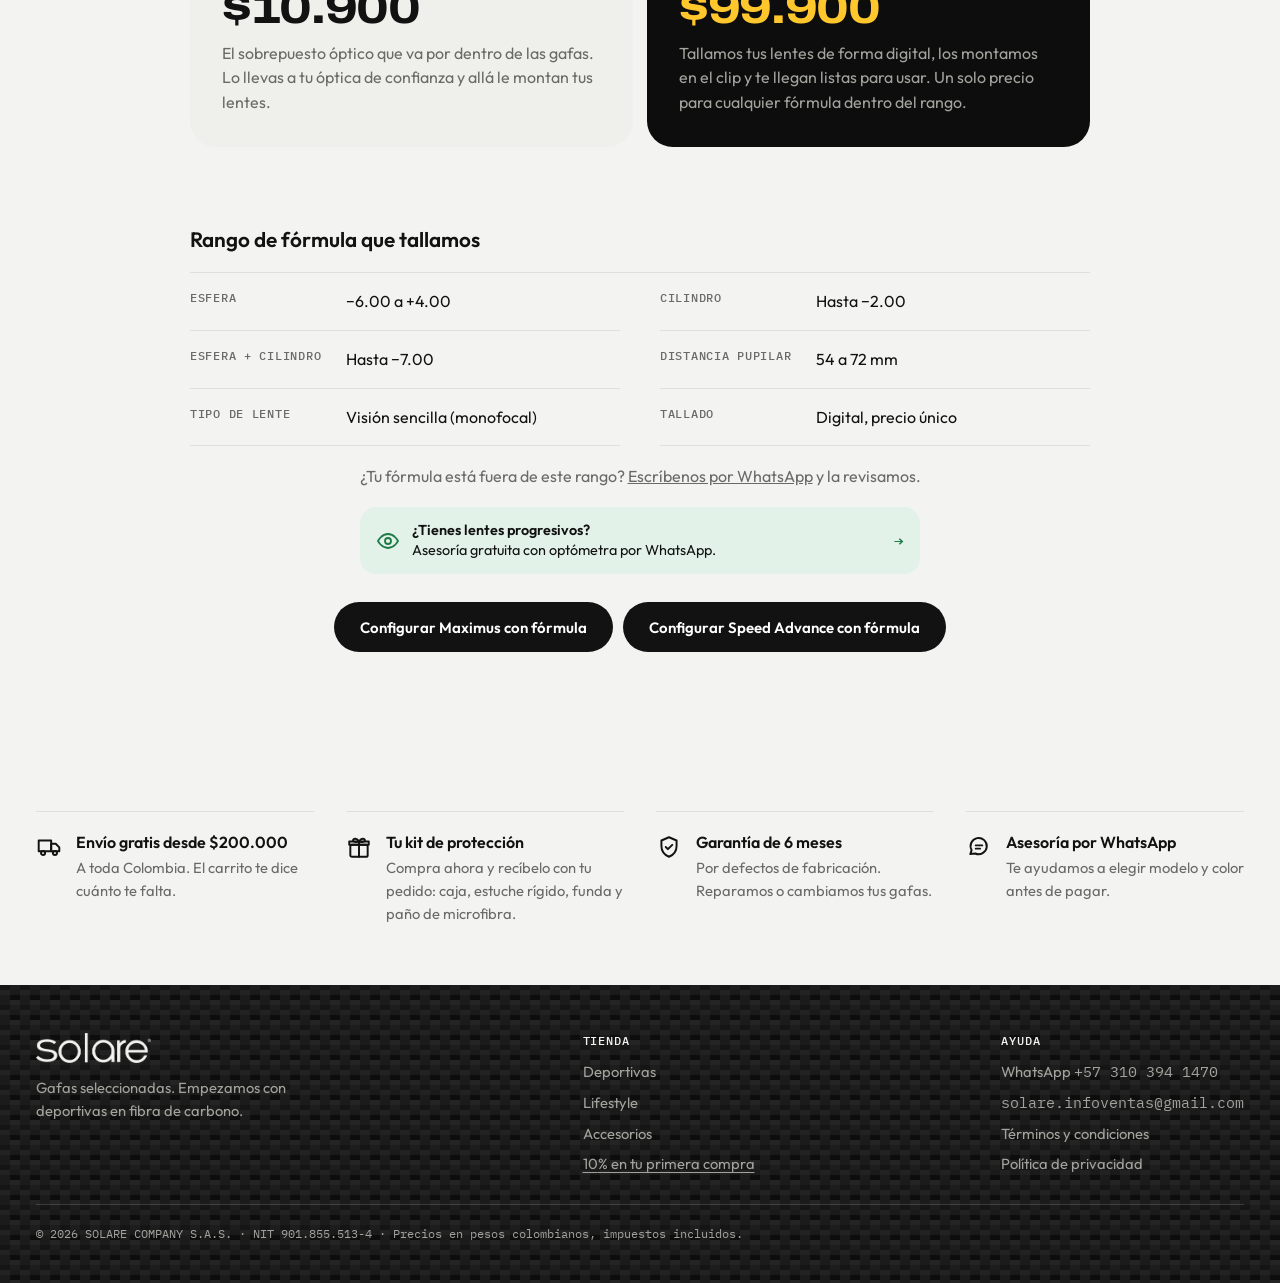
==== commit 184a968e: "Kit de protección: incluye caja, estuche rígido, funda y paño Co-Authored-By: Claude Opus 5.5 <norep" ====
--- a/deportivas/index.html
+++ b/deportivas/index.html
@@ -22,11 +22,11 @@
 <link rel="preconnect" href="https://fonts.googleapis.com">
 <link rel="preconnect" href="https://fonts.gstatic.com" crossorigin>
 <link rel="stylesheet" href="https://fonts.googleapis.com/css2?family=Archivo:wdth,wght@100..125,600..800&family=IBM+Plex+Mono:wght@400;500&family=Outfit:wght@300;400;500;600&display=swap">
-<link rel="stylesheet" href="/assets/solare.css?v=9">
+<link rel="stylesheet" href="/assets/solare.css?v=10">
 </head>
 <body data-pagina="categoria" data-categoria="deportivas">
 <main id="app"><noscript><p style="padding:24px;font-family:system-ui">Para ver la tienda activa JavaScript o escríbenos al WhatsApp +57 310 394 1470.</p></noscript></main>
-<script src="/assets/datos.js?v=9"></script>
-<script src="/assets/solare.js?v=9"></script>
+<script src="/assets/datos.js?v=10"></script>
+<script src="/assets/solare.js?v=10"></script>
 </body>
 </html>
